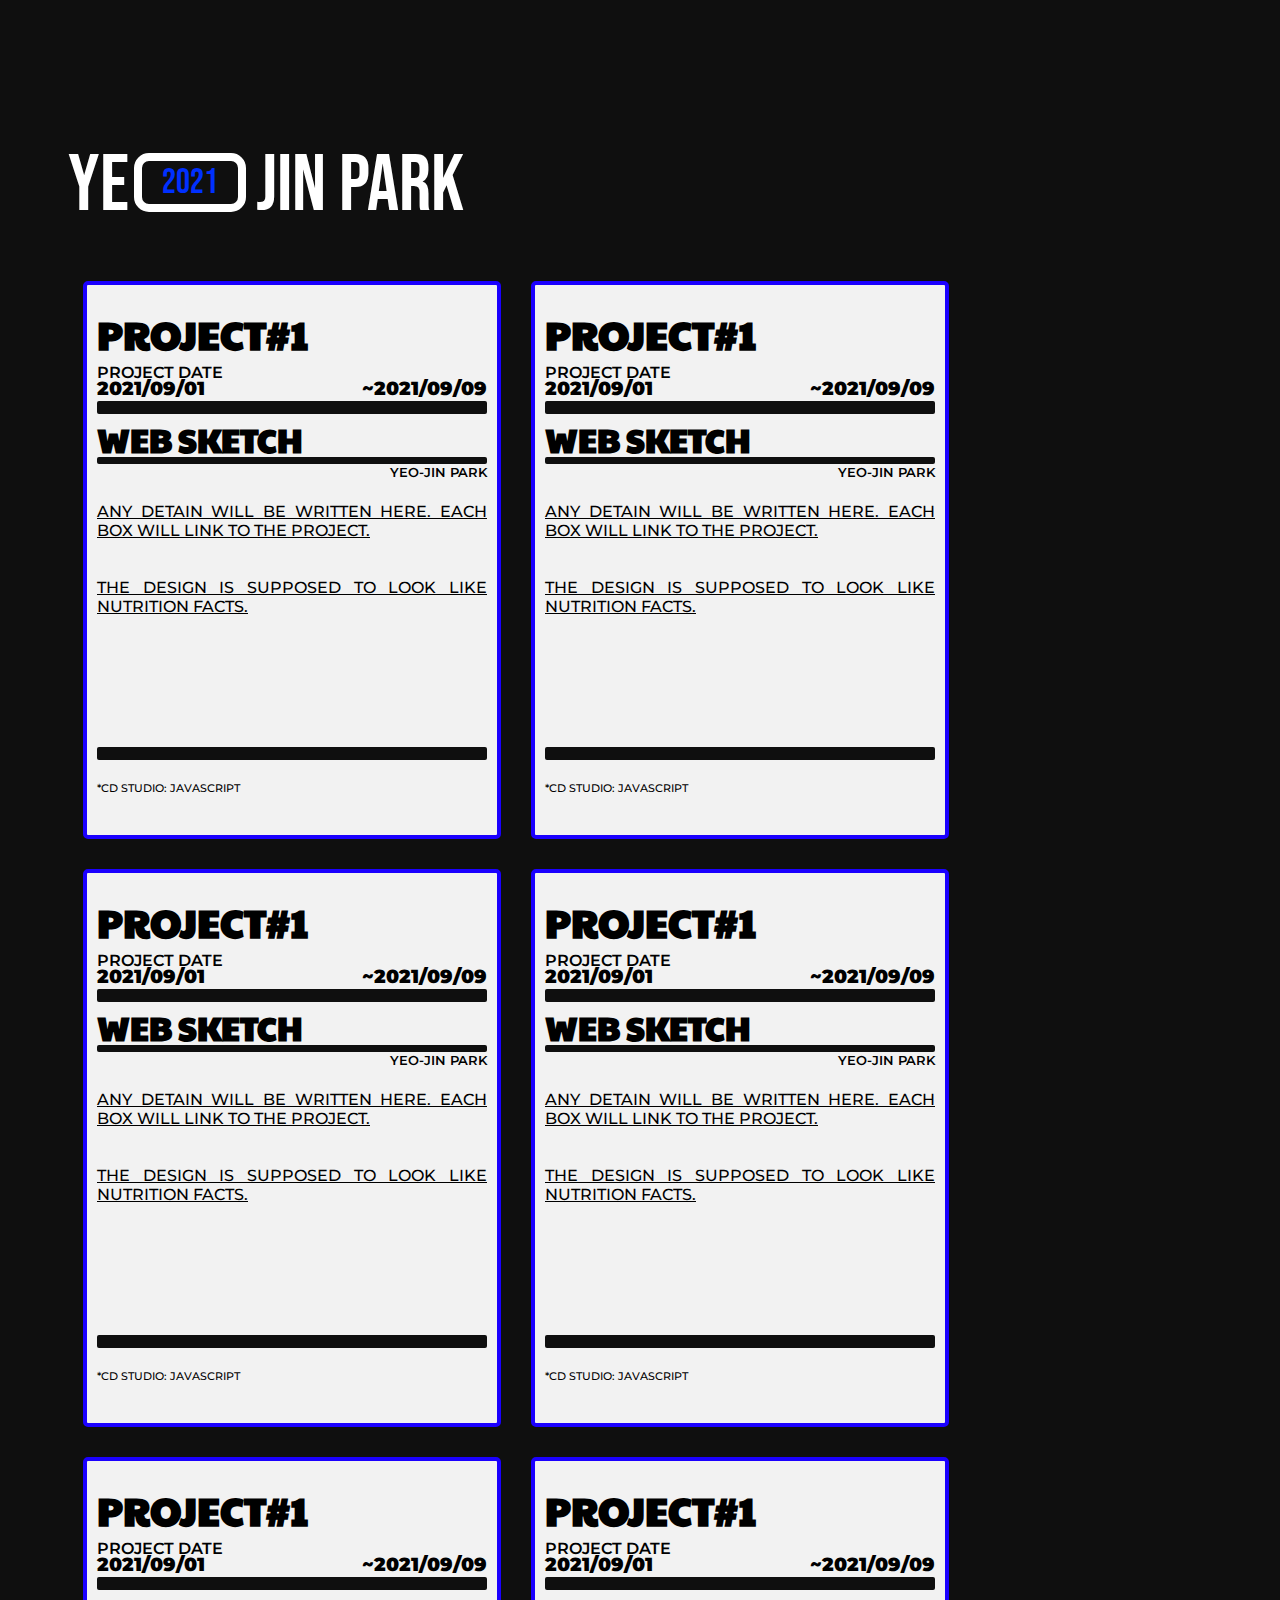
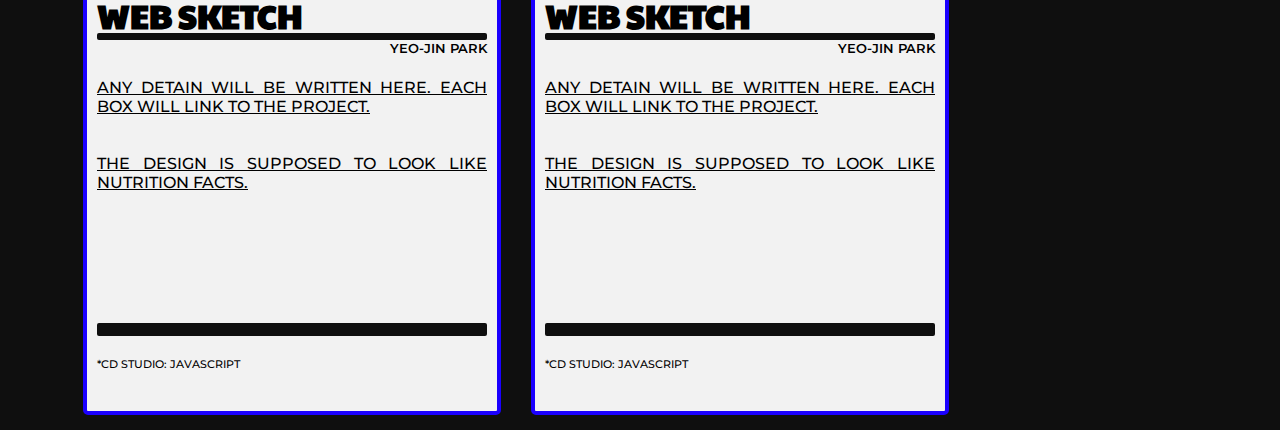
==== index.html @ 7db3f63c "Initial commit" ====
<!DOCTYPE html>
<html lang="en">
  <head>
    <meta charset="utf-8" />
    <meta http-equiv="X-UA-Compatible" content="IE=edge" />
    <meta name="viewport" content="width=device-width, initial-scale=1" />
    <title>JIN PARK</title>

     <link rel="stylesheet" type="text/css" href="CSS/style.css">
    <link rel="stylesheet" href="/style.css" />
    <link rel="preconnect" href="https://fonts.googleapis.com" />
    <link rel="preconnect" href="https://fonts.gstatic.com" crossorigin />
    <link
      href="https://fonts.googleapis.com/css2?family=Paytone+One&display=swap"
      rel="stylesheet"
    />
    <link rel="preconnect" href="https://fonts.googleapis.com" />
    <link rel="preconnect" href="https://fonts.gstatic.com" crossorigin />
    <link
      href="https://fonts.googleapis.com/css2?family=Montserrat:wght@500;600;900&display=swap"
      rel="stylesheet"
    />

    <link rel="preconnect" href="https://fonts.googleapis.com" />
    <link rel="preconnect" href="https://fonts.gstatic.com" crossorigin />
    <link
      href="https://fonts.googleapis.com/css2?family=Bebas+Neue&display=swap"
      rel="stylesheet"
    />
  </head>

  <body>
    <div class="LOGO">
      <div class="LOGO_PT1">YE</div>
      <div class="LOGO_PT2">2021</div>
      <div class="LOGO_PT3">JIN PARK</div>
    </div>
    <br />

    <div class="THE_BOX">
      <div class="THE_TEXT">
        <div class="PROJECT_NO">
          <h1>PROJECT#1</h1>
        </div>
        <div class="PROJECT_INFO">
          <h4>PROJECT DATE</h4>
        </div>
        <div class="PROJECT_DATE_STR">
          <h3>2021/09/01</h3>
        </div>
        <div class="PROJECT_DATE_FIN">
          <h3>~2021/09/09</h3>
        </div>
        <br />
        <div class="LINE_BRK1"></div>
        <div class="PROJECT_NAME">
          <h2>WEB SKETCH</h2>
        </div>
        <div class="LINE_BRK2"></div>
        <div class="PROJECT_CONTRIBUTE">
          YEO-JIN PARK
        </div>
        <br />
        <div class="PROJECT_CONTENT1">
          ANY DETAIN WILL BE WRITTEN HERE. EACH BOX WILL LINK TO THE PROJECT.
        </div>
        <br />
        <div class="PROJECT_CONTENT2">
          THE DESIGN IS SUPPOSED TO LOOK LIKE NUTRITION FACTS.
        </div>
        <div class="LINE_BRK3"></div>
        <div class="PROJECT_CLASS">
          *CD STUDIO: JAVASCRIPT
        </div>
      </div>
    </div>

    <div class="THE_BOX">
      <div class="THE_TEXT">
        <div class="PROJECT_NO">
          <h1>PROJECT#1</h1>
        </div>
        <div class="PROJECT_INFO">
          <h4>PROJECT DATE</h4>
        </div>
        <div class="PROJECT_DATE_STR">
          <h3>2021/09/01</h3>
        </div>
        <div class="PROJECT_DATE_FIN">
          <h3>~2021/09/09</h3>
        </div>
        <br />
        <div class="LINE_BRK1"></div>
        <div class="PROJECT_NAME">
          <h2>WEB SKETCH</h2>
        </div>
        <div class="LINE_BRK2"></div>
        <div class="PROJECT_CONTRIBUTE">
          YEO-JIN PARK
        </div>
        <br />
        <div class="PROJECT_CONTENT1">
          ANY DETAIN WILL BE WRITTEN HERE. EACH BOX WILL LINK TO THE PROJECT.
        </div>
        <br />
        <div class="PROJECT_CONTENT2">
          THE DESIGN IS SUPPOSED TO LOOK LIKE NUTRITION FACTS.
        </div>

        <div class="LINE_BRK3"></div>
        <div class="PROJECT_CLASS">
          *CD STUDIO: JAVASCRIPT
        </div>
      </div>
    </div>

    <div class="THE_BOX">
      <div class="THE_TEXT">
        <div class="PROJECT_NO">
          <h1>PROJECT#1</h1>
        </div>
        <div class="PROJECT_INFO">
          <h4>PROJECT DATE</h4>
        </div>
        <div class="PROJECT_DATE_STR">
          <h3>2021/09/01</h3>
        </div>
        <div class="PROJECT_DATE_FIN">
          <h3>~2021/09/09</h3>
        </div>
        <br />
        <div class="LINE_BRK1"></div>
        <div class="PROJECT_NAME">
          <h2>WEB SKETCH</h2>
        </div>
        <div class="LINE_BRK2"></div>
        <div class="PROJECT_CONTRIBUTE">
          YEO-JIN PARK
        </div>
        <br />
        <div class="PROJECT_CONTENT1">
          ANY DETAIN WILL BE WRITTEN HERE. EACH BOX WILL LINK TO THE PROJECT.
        </div>
        <br />
        <div class="PROJECT_CONTENT2">
          THE DESIGN IS SUPPOSED TO LOOK LIKE NUTRITION FACTS.
        </div>
        <div class="LINE_BRK3"></div>
        <div class="PROJECT_CLASS">
          *CD STUDIO: JAVASCRIPT
        </div>
      </div>
    </div>

    <div class="THE_BOX">
      <div class="THE_TEXT">
        <div class="PROJECT_NO">
          <h1>PROJECT#1</h1>
        </div>
        <div class="PROJECT_INFO">
          <h4>PROJECT DATE</h4>
        </div>
        <div class="PROJECT_DATE_STR">
          <h3>2021/09/01</h3>
        </div>
        <div class="PROJECT_DATE_FIN">
          <h3>~2021/09/09</h3>
        </div>
        <br />
        <div class="LINE_BRK1"></div>
        <div class="PROJECT_NAME">
          <h2>WEB SKETCH</h2>
        </div>
        <div class="LINE_BRK2"></div>
        <div class="PROJECT_CONTRIBUTE">
          YEO-JIN PARK
        </div>
        <br />
        <div class="PROJECT_CONTENT1">
          ANY DETAIN WILL BE WRITTEN HERE. EACH BOX WILL LINK TO THE PROJECT.
        </div>
        <br />
        <div class="PROJECT_CONTENT2">
          THE DESIGN IS SUPPOSED TO LOOK LIKE NUTRITION FACTS.
        </div>
        <div class="LINE_BRK3"></div>
        <div class="PROJECT_CLASS">
          *CD STUDIO: JAVASCRIPT
        </div>
      </div>
    </div>

    <div class="THE_BOX">
      <div class="THE_TEXT">
        <div class="PROJECT_NO">
          <h1>PROJECT#1</h1>
        </div>
        <div class="PROJECT_INFO">
          <h4>PROJECT DATE</h4>
        </div>
        <div class="PROJECT_DATE_STR">
          <h3>2021/09/01</h3>
        </div>
        <div class="PROJECT_DATE_FIN">
          <h3>~2021/09/09</h3>
        </div>
        <br />
        <div class="LINE_BRK1"></div>
        <div class="PROJECT_NAME">
          <h2>WEB SKETCH</h2>
        </div>
        <div class="LINE_BRK2"></div>
        <div class="PROJECT_CONTRIBUTE">
          YEO-JIN PARK
        </div>
        <br />
        <div class="PROJECT_CONTENT1">
          ANY DETAIN WILL BE WRITTEN HERE. EACH BOX WILL LINK TO THE PROJECT.
        </div>
        <br />
        <div class="PROJECT_CONTENT2">
          THE DESIGN IS SUPPOSED TO LOOK LIKE NUTRITION FACTS.
        </div>
        <div class="LINE_BRK3"></div>
        <div class="PROJECT_CLASS">
          *CD STUDIO: JAVASCRIPT
        </div>
      </div>
    </div>

    <div class="THE_BOX">
      <div class="THE_TEXT">
        <div class="PROJECT_NO">
          <h1>PROJECT#1</h1>
        </div>
        <div class="PROJECT_INFO">
          <h4>PROJECT DATE</h4>
        </div>
        <div class="PROJECT_DATE_STR">
          <h3>2021/09/01</h3>
        </div>
        <div class="PROJECT_DATE_FIN">
          <h3>~2021/09/09</h3>
        </div>
        <br />
        <div class="LINE_BRK1"></div>
        <div class="PROJECT_NAME">
          <h2>WEB SKETCH</h2>
        </div>
        <div class="LINE_BRK2"></div>
        <div class="PROJECT_CONTRIBUTE">
          YEO-JIN PARK
        </div>
        <br />
        <div class="PROJECT_CONTENT1">
          ANY DETAIN WILL BE WRITTEN HERE. EACH BOX WILL LINK TO THE PROJECT.
        </div>
        <br />
        <div class="PROJECT_CONTENT2">
          THE DESIGN IS SUPPOSED TO LOOK LIKE NUTRITION FACTS.
        </div>
        <div class="LINE_BRK3"></div>
        <div class="PROJECT_CLASS">
          *CD STUDIO: JAVASCRIPT
        </div>
      </div>
    </div>
  </body>
</html>
---- CSS/style.css ----
body {
  background: #0f0f0f;
  padding: 40px 00px 00px 60px;
}

h1,
h2,
h3,
h4 {
  margin: 0.1rem 0;
}

h1 {
  font-family: "Paytone One", sans-serif;
  font-size: 40px;
}

h2 {
  font-family: "Paytone One", sans-serif;
  font-size: 33px;
}

h3 {
  font-family: "Montserrat", sans-serif;
  font-weight: 900;
}
h4 {
  font-family: "Montserrat", sans-serif;
  font-weight: 600;
}
h5 {
  font-family: "Montserrat", sans-serif;
  font-weight: 500;
}

.LOGO {
  width: 100%;
  height: 100px;
  margin: 90px 0px 10px 0px;
}

.THE_BOX {
  background: #f2f2f2;
  border: 4px solid #1b00ff;
  border-radius: 5px;
  height: 550px;
  width: 410px;
  position: relative;
  float: left;
  margin: 15px;
}

.THE_TEXT {
  margin: 20px 10px 40px 10px;
  text-align: wrap;
}

.LINE_BRK1 {
  background: #0f0f0f;
  border-radius: 2px;
  height: 13px;
}

.LINE_BRK2 {
  background: #0f0f0f;
  border-radius: 2px;
  height: 7px;
  margin-top: -6px;
}

.PROJECT_DATE_STR {
  margin-top: -8px;
  float: left;
}
.PROJECT_DATE_FIN {
  margin-top: -8px;
  float: right;
}

.PROJECT_CONTRIBUTE {
  font-family: "Montserrat", sans-serif;
  font-weight: 600;
  font-size: 13px;
  float: right;
}

.PROJECT_CONTENT1 {
  margin: 20px 0px 20px 0px;
  font-family: "Montserrat", sans-serif;
  font-size: 16px;
  font-weight: 500;

  text-align: justify;
  text-decoration: underline;
}
.PROJECT_CONTENT2 {
  margin: 0px 0px 20px 0px;
  font-family: "Montserrat", sans-serif;
  font-size: 16px;
  font-weight: 500;
  text-align: justify;
  text-decoration: underline;
}
.LINE_BRK3 {
  background: #0f0f0f;
  border-radius: 2px;
  height: 13px;
  width: 95%;
  position: absolute;
  bottom: 75px;
}

.PROJECT_CLASS {
  margin: 20px 0px 0px 0px;
  font-family: "Montserrat", sans-serif;
  font-size: 11px;
  font-weight: 500;
  float: bottom;
  position: absolute;
  bottom: 40px;
}

.LOGO_PT1 {
  font-family: "Bebas Neue", cursive;
  font-size: 80px;
  color: #ffffff;
  float: left;
}
.LOGO_PT2 {
  font-family: "Bebas Neue", cursive;
  font-size: 35px;
  border: 8px solid #ffffff;
  border-radius: 15px;
  padding: 0px 20px 0px 20px;
  margin: 15px 10px 0px 5px;
  color: #0030ff;
  float: left;
}

.LOGO_PT3 {
  font-family: "Bebas Neue", cursive;
  font-size: 80px;
  color: #ffffff;
  float: left;
}
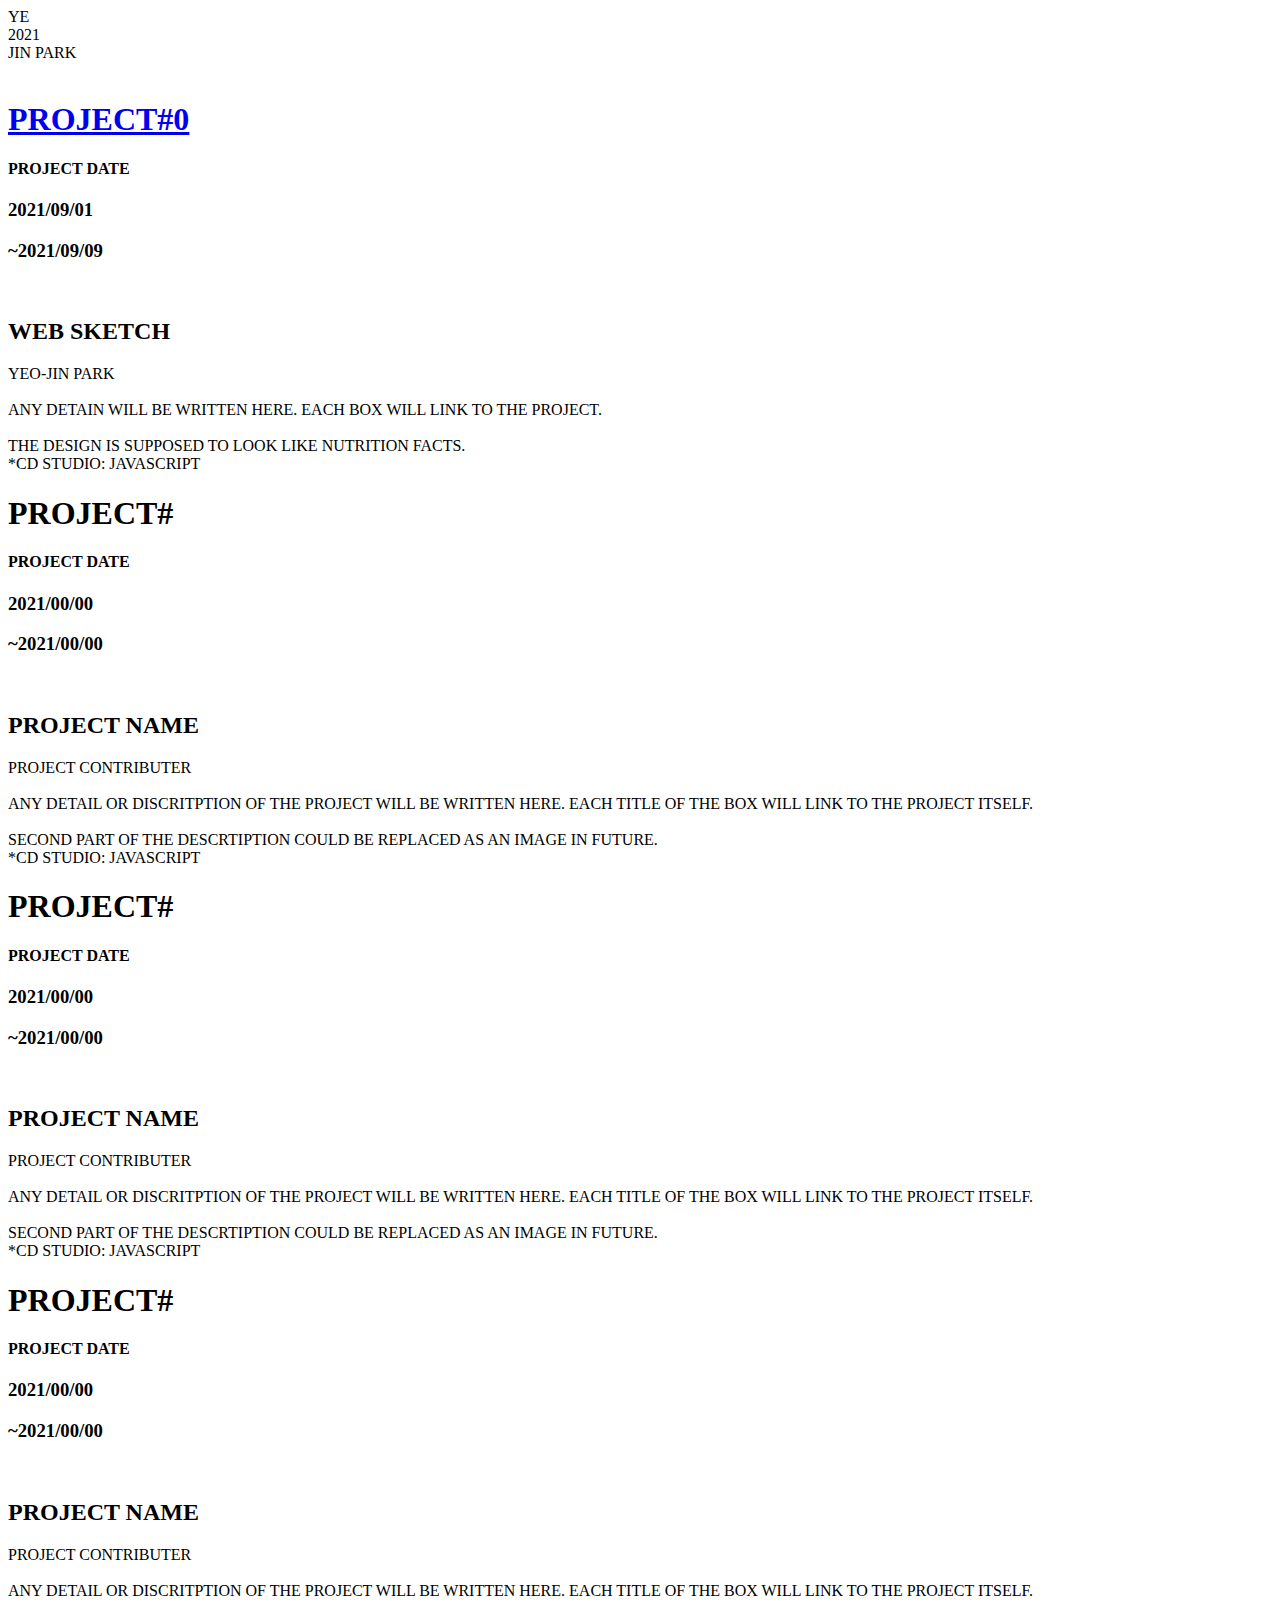
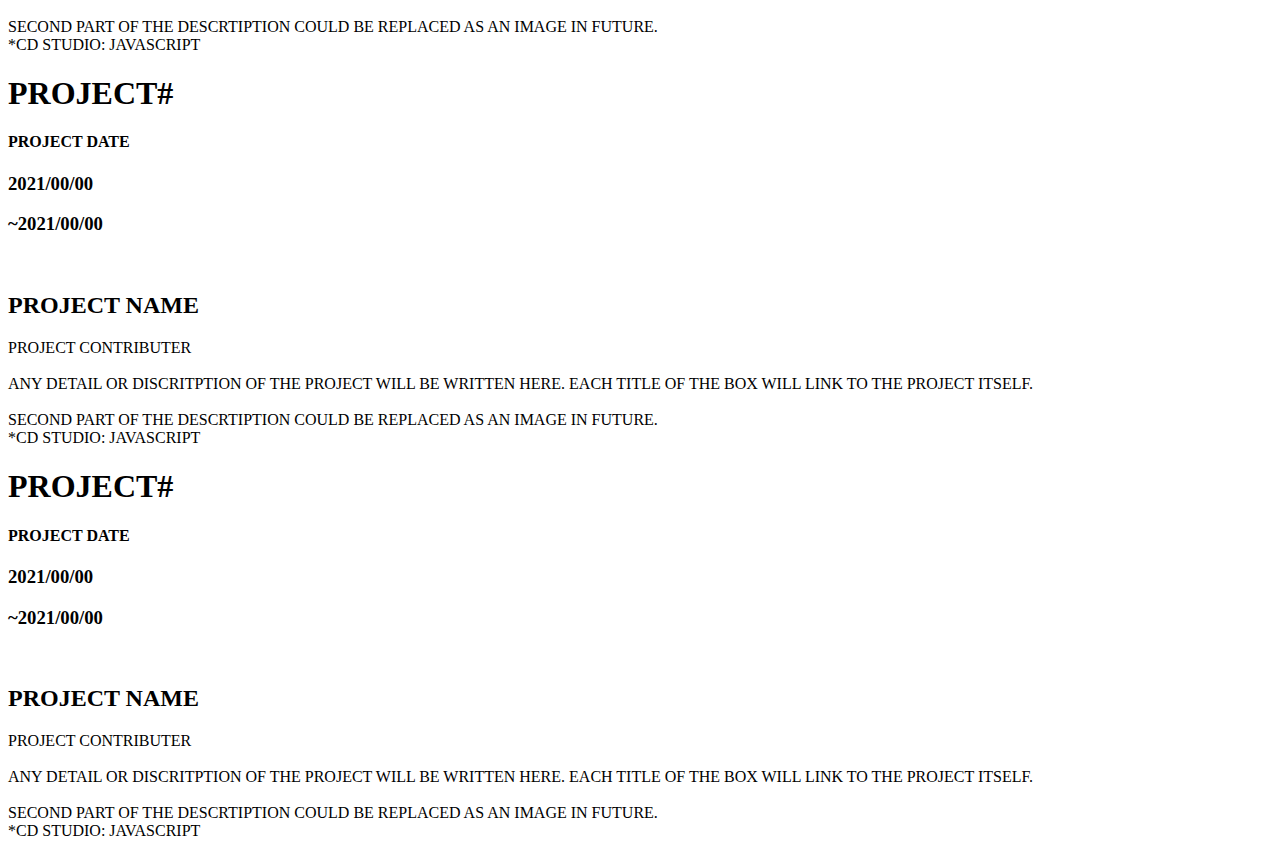
==== commit ba3dca32: "GO" ====
--- a/index.html
+++ b/index.html
@@ -5,8 +5,6 @@
     <meta http-equiv="X-UA-Compatible" content="IE=edge" />
     <meta name="viewport" content="width=device-width, initial-scale=1" />
     <title>JIN PARK</title>
-
-     <link rel="stylesheet" type="text/css" href="CSS/style.css">
     <link rel="stylesheet" href="/style.css" />
     <link rel="preconnect" href="https://fonts.googleapis.com" />
     <link rel="preconnect" href="https://fonts.gstatic.com" crossorigin />
@@ -36,11 +34,18 @@
       <div class="LOGO_PT3">JIN PARK</div>
     </div>
     <br />
-
-    <div class="THE_BOX">
-      <div class="THE_TEXT">
-        <div class="PROJECT_NO">
-          <h1>PROJECT#1</h1>
+  
+    
+    <div class="THE_BOX">
+      <div class="THE_TEXT">
+        <div class="PROJECT_NO">
+          <script language="javascript">
+            function openWin() {
+              window.open("LINKGOESHERE");}
+          </script>
+          <a href="#" onClick="javascript:openWin();">
+            <h1>PROJECT#0</h1>
+          </a>
         </div>
         <div class="PROJECT_INFO">
           <h4>PROJECT DATE</h4>
@@ -78,187 +83,198 @@
     <div class="THE_BOX">
       <div class="THE_TEXT">
         <div class="PROJECT_NO">
-          <h1>PROJECT#1</h1>
-        </div>
-        <div class="PROJECT_INFO">
-          <h4>PROJECT DATE</h4>
-        </div>
-        <div class="PROJECT_DATE_STR">
-          <h3>2021/09/01</h3>
-        </div>
-        <div class="PROJECT_DATE_FIN">
-          <h3>~2021/09/09</h3>
-        </div>
-        <br />
-        <div class="LINE_BRK1"></div>
-        <div class="PROJECT_NAME">
-          <h2>WEB SKETCH</h2>
-        </div>
-        <div class="LINE_BRK2"></div>
-        <div class="PROJECT_CONTRIBUTE">
-          YEO-JIN PARK
-        </div>
-        <br />
-        <div class="PROJECT_CONTENT1">
-          ANY DETAIN WILL BE WRITTEN HERE. EACH BOX WILL LINK TO THE PROJECT.
-        </div>
-        <br />
-        <div class="PROJECT_CONTENT2">
-          THE DESIGN IS SUPPOSED TO LOOK LIKE NUTRITION FACTS.
-        </div>
-
-        <div class="LINE_BRK3"></div>
-        <div class="PROJECT_CLASS">
-          *CD STUDIO: JAVASCRIPT
-        </div>
-      </div>
-    </div>
-
-    <div class="THE_BOX">
-      <div class="THE_TEXT">
-        <div class="PROJECT_NO">
-          <h1>PROJECT#1</h1>
-        </div>
-        <div class="PROJECT_INFO">
-          <h4>PROJECT DATE</h4>
-        </div>
-        <div class="PROJECT_DATE_STR">
-          <h3>2021/09/01</h3>
-        </div>
-        <div class="PROJECT_DATE_FIN">
-          <h3>~2021/09/09</h3>
-        </div>
-        <br />
-        <div class="LINE_BRK1"></div>
-        <div class="PROJECT_NAME">
-          <h2>WEB SKETCH</h2>
-        </div>
-        <div class="LINE_BRK2"></div>
-        <div class="PROJECT_CONTRIBUTE">
-          YEO-JIN PARK
-        </div>
-        <br />
-        <div class="PROJECT_CONTENT1">
-          ANY DETAIN WILL BE WRITTEN HERE. EACH BOX WILL LINK TO THE PROJECT.
-        </div>
-        <br />
-        <div class="PROJECT_CONTENT2">
-          THE DESIGN IS SUPPOSED TO LOOK LIKE NUTRITION FACTS.
-        </div>
-        <div class="LINE_BRK3"></div>
-        <div class="PROJECT_CLASS">
-          *CD STUDIO: JAVASCRIPT
-        </div>
-      </div>
-    </div>
-
-    <div class="THE_BOX">
-      <div class="THE_TEXT">
-        <div class="PROJECT_NO">
-          <h1>PROJECT#1</h1>
-        </div>
-        <div class="PROJECT_INFO">
-          <h4>PROJECT DATE</h4>
-        </div>
-        <div class="PROJECT_DATE_STR">
-          <h3>2021/09/01</h3>
-        </div>
-        <div class="PROJECT_DATE_FIN">
-          <h3>~2021/09/09</h3>
-        </div>
-        <br />
-        <div class="LINE_BRK1"></div>
-        <div class="PROJECT_NAME">
-          <h2>WEB SKETCH</h2>
-        </div>
-        <div class="LINE_BRK2"></div>
-        <div class="PROJECT_CONTRIBUTE">
-          YEO-JIN PARK
-        </div>
-        <br />
-        <div class="PROJECT_CONTENT1">
-          ANY DETAIN WILL BE WRITTEN HERE. EACH BOX WILL LINK TO THE PROJECT.
-        </div>
-        <br />
-        <div class="PROJECT_CONTENT2">
-          THE DESIGN IS SUPPOSED TO LOOK LIKE NUTRITION FACTS.
-        </div>
-        <div class="LINE_BRK3"></div>
-        <div class="PROJECT_CLASS">
-          *CD STUDIO: JAVASCRIPT
-        </div>
-      </div>
-    </div>
-
-    <div class="THE_BOX">
-      <div class="THE_TEXT">
-        <div class="PROJECT_NO">
-          <h1>PROJECT#1</h1>
-        </div>
-        <div class="PROJECT_INFO">
-          <h4>PROJECT DATE</h4>
-        </div>
-        <div class="PROJECT_DATE_STR">
-          <h3>2021/09/01</h3>
-        </div>
-        <div class="PROJECT_DATE_FIN">
-          <h3>~2021/09/09</h3>
-        </div>
-        <br />
-        <div class="LINE_BRK1"></div>
-        <div class="PROJECT_NAME">
-          <h2>WEB SKETCH</h2>
-        </div>
-        <div class="LINE_BRK2"></div>
-        <div class="PROJECT_CONTRIBUTE">
-          YEO-JIN PARK
-        </div>
-        <br />
-        <div class="PROJECT_CONTENT1">
-          ANY DETAIN WILL BE WRITTEN HERE. EACH BOX WILL LINK TO THE PROJECT.
-        </div>
-        <br />
-        <div class="PROJECT_CONTENT2">
-          THE DESIGN IS SUPPOSED TO LOOK LIKE NUTRITION FACTS.
-        </div>
-        <div class="LINE_BRK3"></div>
-        <div class="PROJECT_CLASS">
-          *CD STUDIO: JAVASCRIPT
-        </div>
-      </div>
-    </div>
-
-    <div class="THE_BOX">
-      <div class="THE_TEXT">
-        <div class="PROJECT_NO">
-          <h1>PROJECT#1</h1>
-        </div>
-        <div class="PROJECT_INFO">
-          <h4>PROJECT DATE</h4>
-        </div>
-        <div class="PROJECT_DATE_STR">
-          <h3>2021/09/01</h3>
-        </div>
-        <div class="PROJECT_DATE_FIN">
-          <h3>~2021/09/09</h3>
-        </div>
-        <br />
-        <div class="LINE_BRK1"></div>
-        <div class="PROJECT_NAME">
-          <h2>WEB SKETCH</h2>
-        </div>
-        <div class="LINE_BRK2"></div>
-        <div class="PROJECT_CONTRIBUTE">
-          YEO-JIN PARK
-        </div>
-        <br />
-        <div class="PROJECT_CONTENT1">
-          ANY DETAIN WILL BE WRITTEN HERE. EACH BOX WILL LINK TO THE PROJECT.
-        </div>
-        <br />
-        <div class="PROJECT_CONTENT2">
-          THE DESIGN IS SUPPOSED TO LOOK LIKE NUTRITION FACTS.
-        </div>
+          <h1>PROJECT#</h1>
+        </div>
+        <div class="PROJECT_INFO">
+          <h4>PROJECT DATE</h4>
+        </div>
+        <div class="PROJECT_DATE_STR">
+          <h3>2021/00/00</h3>
+        </div>
+        <div class="PROJECT_DATE_FIN">
+          <h3>~2021/00/00</h3>
+        </div>
+        <br />
+        <div class="LINE_BRK1"></div>
+        <div class="PROJECT_NAME">
+          <h2>PROJECT NAME</h2>
+        </div>
+        <div class="LINE_BRK2"></div>
+        <div class="PROJECT_CONTRIBUTE">
+          PROJECT CONTRIBUTER
+        </div>
+        <br />
+        <div class="PROJECT_CONTENT1">
+          ANY DETAIL OR DISCRITPTION OF THE PROJECT WILL BE WRITTEN HERE. EACH
+          TITLE OF THE BOX WILL LINK TO THE PROJECT ITSELF.
+        </div>
+        <br />
+        <div class="PROJECT_CONTENT2">
+          SECOND PART OF THE DESCRTIPTION COULD BE REPLACED AS AN IMAGE IN
+          FUTURE.
+        </div>
+
+        <div class="LINE_BRK3"></div>
+        <div class="PROJECT_CLASS">
+          *CD STUDIO: JAVASCRIPT
+        </div>
+      </div>
+    </div>
+
+    <div class="THE_BOX">
+      <div class="THE_TEXT">
+        <div class="PROJECT_NO">
+          <h1>PROJECT#</h1>
+        </div>
+        <div class="PROJECT_INFO">
+          <h4>PROJECT DATE</h4>
+        </div>
+        <div class="PROJECT_DATE_STR">
+          <h3>2021/00/00</h3>
+        </div>
+        <div class="PROJECT_DATE_FIN">
+          <h3>~2021/00/00</h3>
+        </div>
+        <br />
+        <div class="LINE_BRK1"></div>
+        <div class="PROJECT_NAME">
+          <h2>PROJECT NAME</h2>
+        </div>
+        <div class="LINE_BRK2"></div>
+        <div class="PROJECT_CONTRIBUTE">
+          PROJECT CONTRIBUTER
+        </div>
+        <br />
+        <div class="PROJECT_CONTENT1">
+          ANY DETAIL OR DISCRITPTION OF THE PROJECT WILL BE WRITTEN HERE. EACH
+          TITLE OF THE BOX WILL LINK TO THE PROJECT ITSELF.
+        </div>
+        <br />
+        <div class="PROJECT_CONTENT2">
+          SECOND PART OF THE DESCRTIPTION COULD BE REPLACED AS AN IMAGE IN
+          FUTURE.
+        </div>
+        <div class="LINE_BRK3"></div>
+        <div class="PROJECT_CLASS">
+          *CD STUDIO: JAVASCRIPT
+        </div>
+      </div>
+    </div>
+
+    <div class="THE_BOX">
+      <div class="THE_TEXT">
+        <div class="PROJECT_NO">
+          <h1>PROJECT#</h1>
+        </div>
+        <div class="PROJECT_INFO">
+          <h4>PROJECT DATE</h4>
+        </div>
+        <div class="PROJECT_DATE_STR">
+          <h3>2021/00/00</h3>
+        </div>
+        <div class="PROJECT_DATE_FIN">
+          <h3>~2021/00/00</h3>
+        </div>
+        <br />
+        <div class="LINE_BRK1"></div>
+        <div class="PROJECT_NAME">
+          <h2>PROJECT NAME</h2>
+        </div>
+        <div class="LINE_BRK2"></div>
+        <div class="PROJECT_CONTRIBUTE">
+          PROJECT CONTRIBUTER
+        </div>
+        <br />
+        <div class="PROJECT_CONTENT1">
+          ANY DETAIL OR DISCRITPTION OF THE PROJECT WILL BE WRITTEN HERE. EACH
+          TITLE OF THE BOX WILL LINK TO THE PROJECT ITSELF.
+        </div>
+        <br />
+        <div class="PROJECT_CONTENT2">
+          SECOND PART OF THE DESCRTIPTION COULD BE REPLACED AS AN IMAGE IN
+          FUTURE.
+        </div>
+        <div class="LINE_BRK3"></div>
+        <div class="PROJECT_CLASS">
+          *CD STUDIO: JAVASCRIPT
+        </div>
+      </div>
+    </div>
+
+    <div class="THE_BOX">
+      <div class="THE_TEXT">
+        <div class="PROJECT_NO">
+          <h1>PROJECT#</h1>
+        </div>
+        <div class="PROJECT_INFO">
+          <h4>PROJECT DATE</h4>
+        </div>
+        <div class="PROJECT_DATE_STR">
+          <h3>2021/00/00</h3>
+        </div>
+        <div class="PROJECT_DATE_FIN">
+          <h3>~2021/00/00</h3>
+        </div>
+        <br />
+        <div class="LINE_BRK1"></div>
+        <div class="PROJECT_NAME">
+          <h2>PROJECT NAME</h2>
+        </div>
+        <div class="LINE_BRK2"></div>
+        <div class="PROJECT_CONTRIBUTE">
+          PROJECT CONTRIBUTER
+        </div>
+        <br />
+        <div class="PROJECT_CONTENT1">
+          ANY DETAIL OR DISCRITPTION OF THE PROJECT WILL BE WRITTEN HERE. EACH
+          TITLE OF THE BOX WILL LINK TO THE PROJECT ITSELF.
+        </div>
+        <br />
+        <div class="PROJECT_CONTENT2">
+          SECOND PART OF THE DESCRTIPTION COULD BE REPLACED AS AN IMAGE IN
+          FUTURE.
+        </div>
+        <div class="LINE_BRK3"></div>
+        <div class="PROJECT_CLASS">
+          *CD STUDIO: JAVASCRIPT
+        </div>
+      </div>
+    </div>
+
+    <div class="THE_BOX">
+      <div class="THE_TEXT">
+        <div class="PROJECT_NO">
+          <h1>PROJECT#</h1>
+        </div>
+        <div class="PROJECT_INFO">
+          <h4>PROJECT DATE</h4>
+        </div>
+        <div class="PROJECT_DATE_STR">
+          <h3>2021/00/00</h3>
+        </div>
+        <div class="PROJECT_DATE_FIN">
+          <h3>~2021/00/00</h3>
+        </div>
+        <br />
+        <div class="LINE_BRK1"></div>
+        <div class="PROJECT_NAME">
+          <h2>PROJECT NAME</h2>
+        </div>
+        <div class="LINE_BRK2"></div>
+        <div class="PROJECT_CONTRIBUTE">
+          PROJECT CONTRIBUTER
+        </div>
+        <br />
+        <div class="PROJECT_CONTENT1">
+          ANY DETAIL OR DISCRITPTION OF THE PROJECT WILL BE WRITTEN HERE. EACH
+          TITLE OF THE BOX WILL LINK TO THE PROJECT ITSELF.
+        </div>
+        <br />
+        <div class="PROJECT_CONTENT2">
+          SECOND PART OF THE DESCRTIPTION COULD BE REPLACED AS AN IMAGE IN
+          FUTURE.
+        </div>
+
         <div class="LINE_BRK3"></div>
         <div class="PROJECT_CLASS">
           *CD STUDIO: JAVASCRIPT
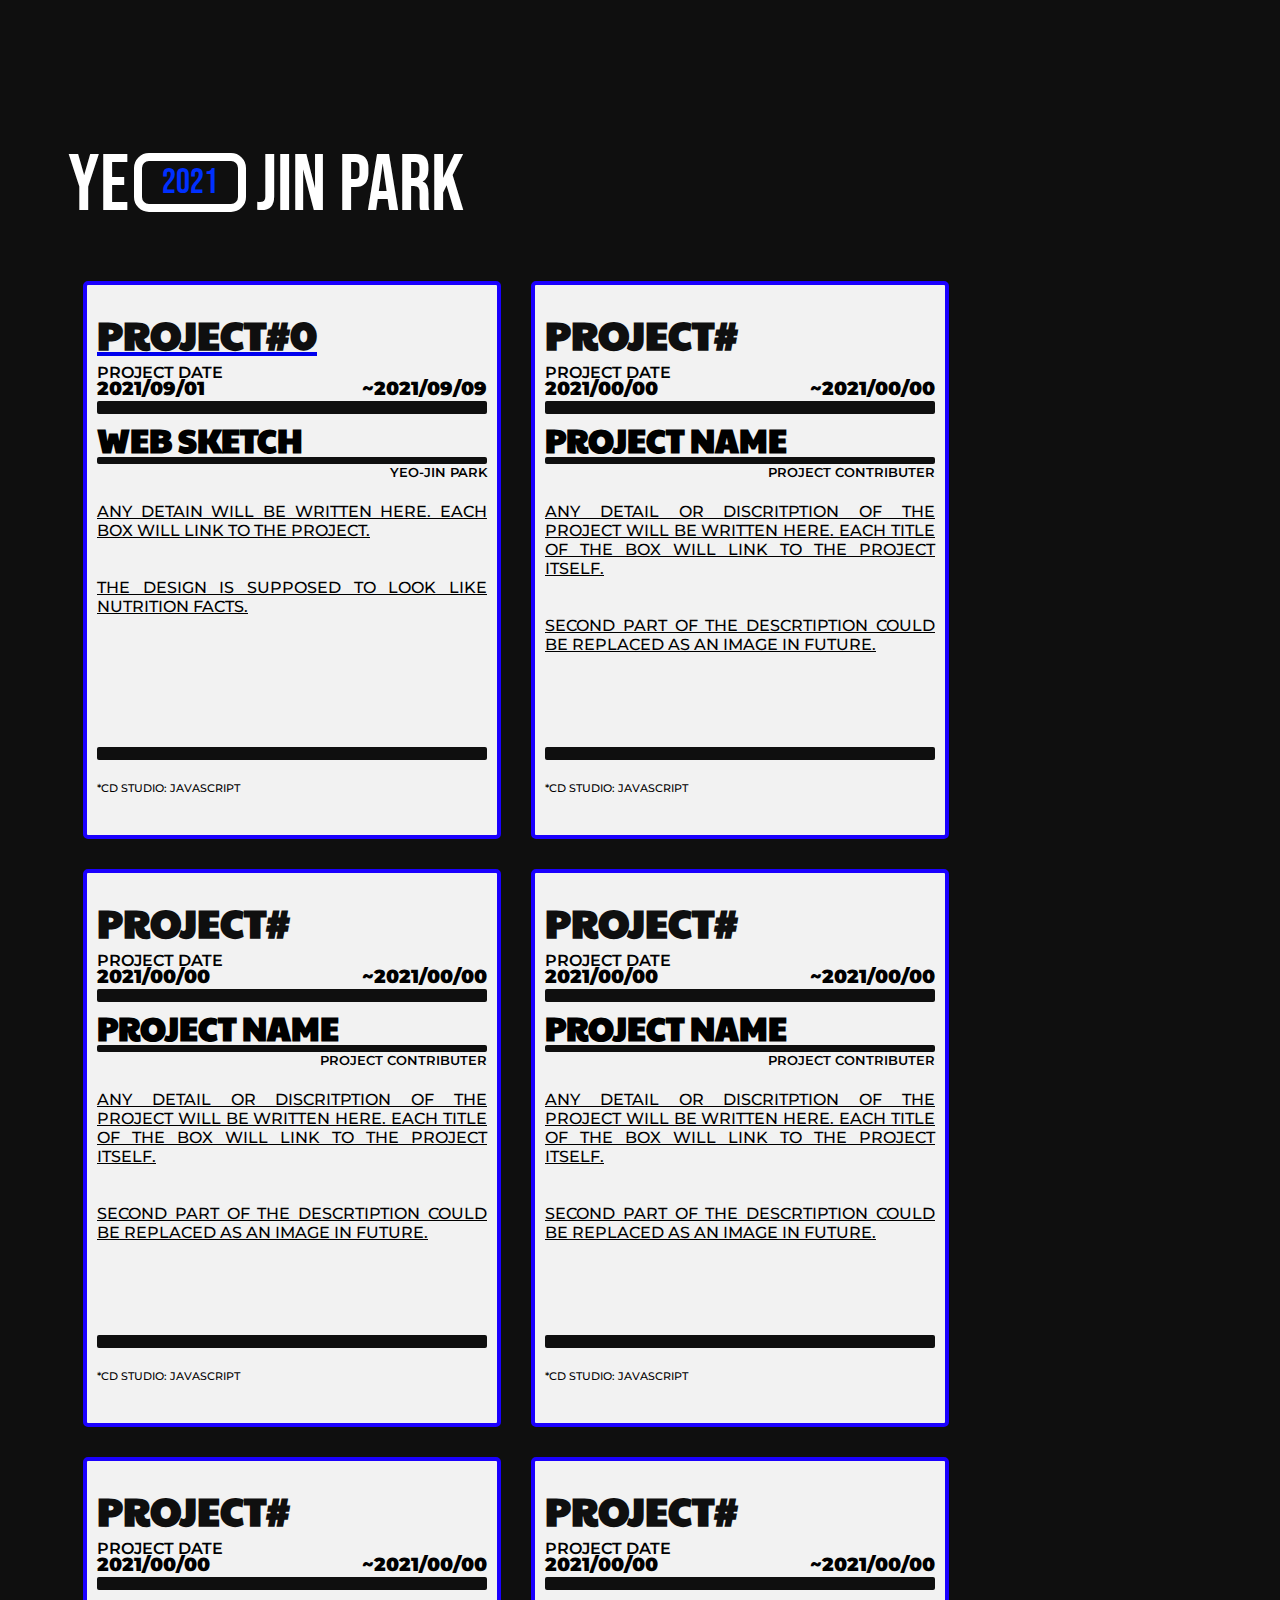
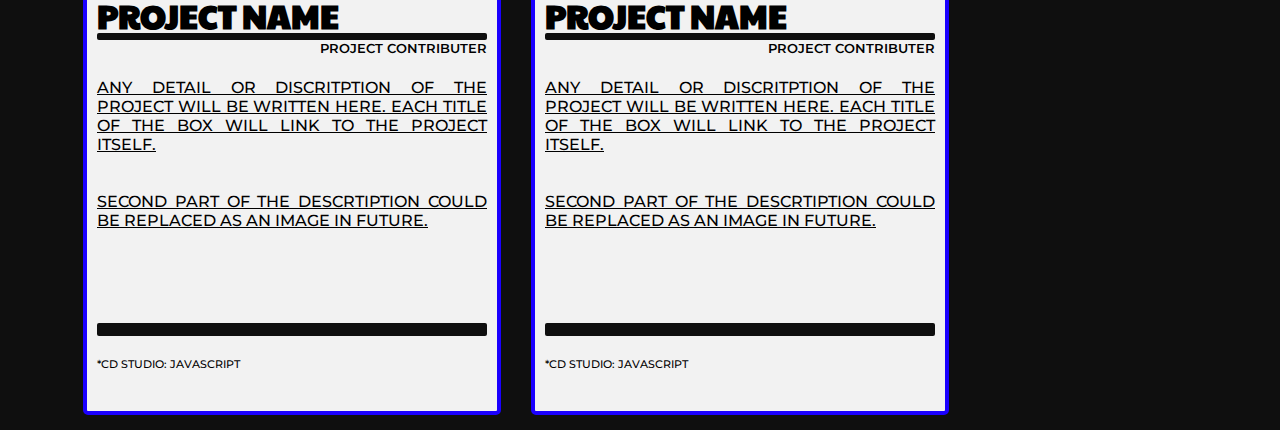
==== commit d2f8bd1d: "Update index.html" ====
--- a/index.html
+++ b/index.html
@@ -5,7 +5,7 @@
     <meta http-equiv="X-UA-Compatible" content="IE=edge" />
     <meta name="viewport" content="width=device-width, initial-scale=1" />
     <title>JIN PARK</title>
-    <link rel="stylesheet" href="/style.css" />
+    <link rel="stylesheet" href="CSS/style.css" />
     <link rel="preconnect" href="https://fonts.googleapis.com" />
     <link rel="preconnect" href="https://fonts.gstatic.com" crossorigin />
     <link
--- a/CSS/style.css
+++ b/CSS/style.css
@@ -0,0 +1,232 @@
+body {
+  background: #0f0f0f;
+  padding: 40px 00px 00px 60px;
+}
+
+h1,
+h2,
+h3,
+h4 {
+  margin: 0.1rem 0;
+}
+
+h1 {
+  font-family: "Paytone One", sans-serif;
+  font-size: 40px;
+  Color: #0f0f0f;
+}
+
+h2 {
+  font-family: "Paytone One", sans-serif;
+  font-size: 33px;
+}
+
+h3 {
+  font-family: "Montserrat", sans-serif;
+  font-weight: 900;
+}
+h4 {
+  font-family: "Montserrat", sans-serif;
+  font-weight: 600;
+}
+h5 {
+  font-family: "Montserrat", sans-serif;
+  font-weight: 500;
+}
+
+.LOGO {
+  width: 100%;
+  height: 100px;
+  margin: 90px 0px 10px 0px;
+}
+
+.THE_BOX {
+  background: #f2f2f2;
+  border: 4px solid #1b00ff;
+  border-radius: 5px;
+  height: 550px;
+  width: 410px;
+  position: relative;
+  float: left;
+  margin: 15px;
+}
+
+.THE_TEXT {
+  margin: 20px 10px 40px 10px;
+  text-align: wrap;
+}
+
+.LINE_BRK1 {
+  background: #0f0f0f;
+  border-radius: 2px;
+  height: 13px;
+}
+
+.LINE_BRK2 {
+  background: #0f0f0f;
+  border-radius: 2px;
+  height: 7px;
+  margin-top: -6px;
+}
+
+.PROJECT_DATE_STR {
+  margin-top: -8px;
+  float: left;
+}
+.PROJECT_DATE_FIN {
+  margin-top: -8px;
+  float: right;
+}
+
+.PROJECT_CONTRIBUTE {
+  font-family: "Montserrat", sans-serif;
+  font-weight: 600;
+  font-size: 13px;
+  float: right;
+}
+
+.PROJECT_CONTENT1 {
+  margin: 20px 0px 20px 0px;
+  font-family: "Montserrat", sans-serif;
+  font-size: 16px;
+  font-weight: 500;
+
+  text-align: justify;
+  text-decoration: underline;
+}
+.PROJECT_CONTENT2 {
+  margin: 0px 0px 20px 0px;
+  font-family: "Montserrat", sans-serif;
+  font-size: 16px;
+  font-weight: 500;
+  text-align: justify;
+  text-decoration: underline;
+}
+.LINE_BRK3 {
+  background: #0f0f0f;
+  border-radius: 2px;
+  height: 13px;
+  width: 95%;
+  position: absolute;
+  bottom: 75px;
+}
+.PROJECT_NO  {text-decoration: none;}
+
+.PROJECT_CLASS {
+  margin: 20px 0px 0px 0px;
+  font-family: "Montserrat", sans-serif;
+  font-size: 11px;
+  font-weight: 500;
+  float: bottom;
+  position: absolute;
+  bottom: 40px;
+}
+
+.LOGO_PT1 {
+  font-family: "Bebas Neue", cursive;
+  font-size: 80px;
+  color: #ffffff;
+  float: left;
+}
+.LOGO_PT2 {
+  font-family: "Bebas Neue", cursive;
+  font-size: 35px;
+  border: 8px solid #ffffff;
+  border-radius: 15px;
+  padding: 0px 20px 0px 20px;
+  margin: 15px 10px 0px 5px;
+  color: #0030ff;
+  float: left;
+}
+
+.LOGO_PT3 {
+  font-family: "Bebas Neue", cursive;
+  font-size: 80px;
+  color: #ffffff;
+  float: left;
+}
+
+#이후 마우스 오버 
+
+
+
+.THE_BOX {
+  background: #f2f2f2;
+  border: 4px solid #1b00ff;
+  border-radius: 5px;
+  height: 550px;
+  width: 410px;
+  position: relative;
+  float: left;
+  margin: 15px;
+}
+
+.THE_TEXT {
+  margin: 20px 10px 40px 10px;
+  text-align: wrap;
+}
+
+.LINE_BRK1 {
+  background: #0f0f0f;
+  border-radius: 2px;
+  height: 13px;
+}
+
+.LINE_BRK2 {
+  background: #0f0f0f;
+  border-radius: 2px;
+  height: 7px;
+  margin-top: -6px;
+}
+
+.PROJECT_DATE_STR {
+  margin-top: -8px;
+  float: left;
+}
+.PROJECT_DATE_FIN {
+  margin-top: -8px;
+  float: right;
+}
+
+.PROJECT_CONTRIBUTE {
+  font-family: "Montserrat", sans-serif;
+  font-weight: 600;
+  font-size: 13px;
+  float: right;
+}
+
+.PROJECT_CONTENT1 {
+  margin: 20px 0px 20px 0px;
+  font-family: "Montserrat", sans-serif;
+  font-size: 16px;
+  font-weight: 500;
+
+  text-align: justify;
+  text-decoration: underline;
+}
+.PROJECT_CONTENT2 {
+  margin: 0px 0px 20px 0px;
+  font-family: "Montserrat", sans-serif;
+  font-size: 16px;
+  font-weight: 500;
+  text-align: justify;
+  text-decoration: underline;
+}
+.LINE_BRK3 {
+  background: #0f0f0f;
+  border-radius: 2px;
+  height: 13px;
+  width: 95%;
+  position: absolute;
+  bottom: 75px;
+}
+
+.PROJECT_CLASS {
+  margin: 20px 0px 0px 0px;
+  font-family: "Montserrat", sans-serif;
+  font-size: 11px;
+  font-weight: 500;
+  float: bottom;
+  position: absolute;
+  bottom: 40px;
+}
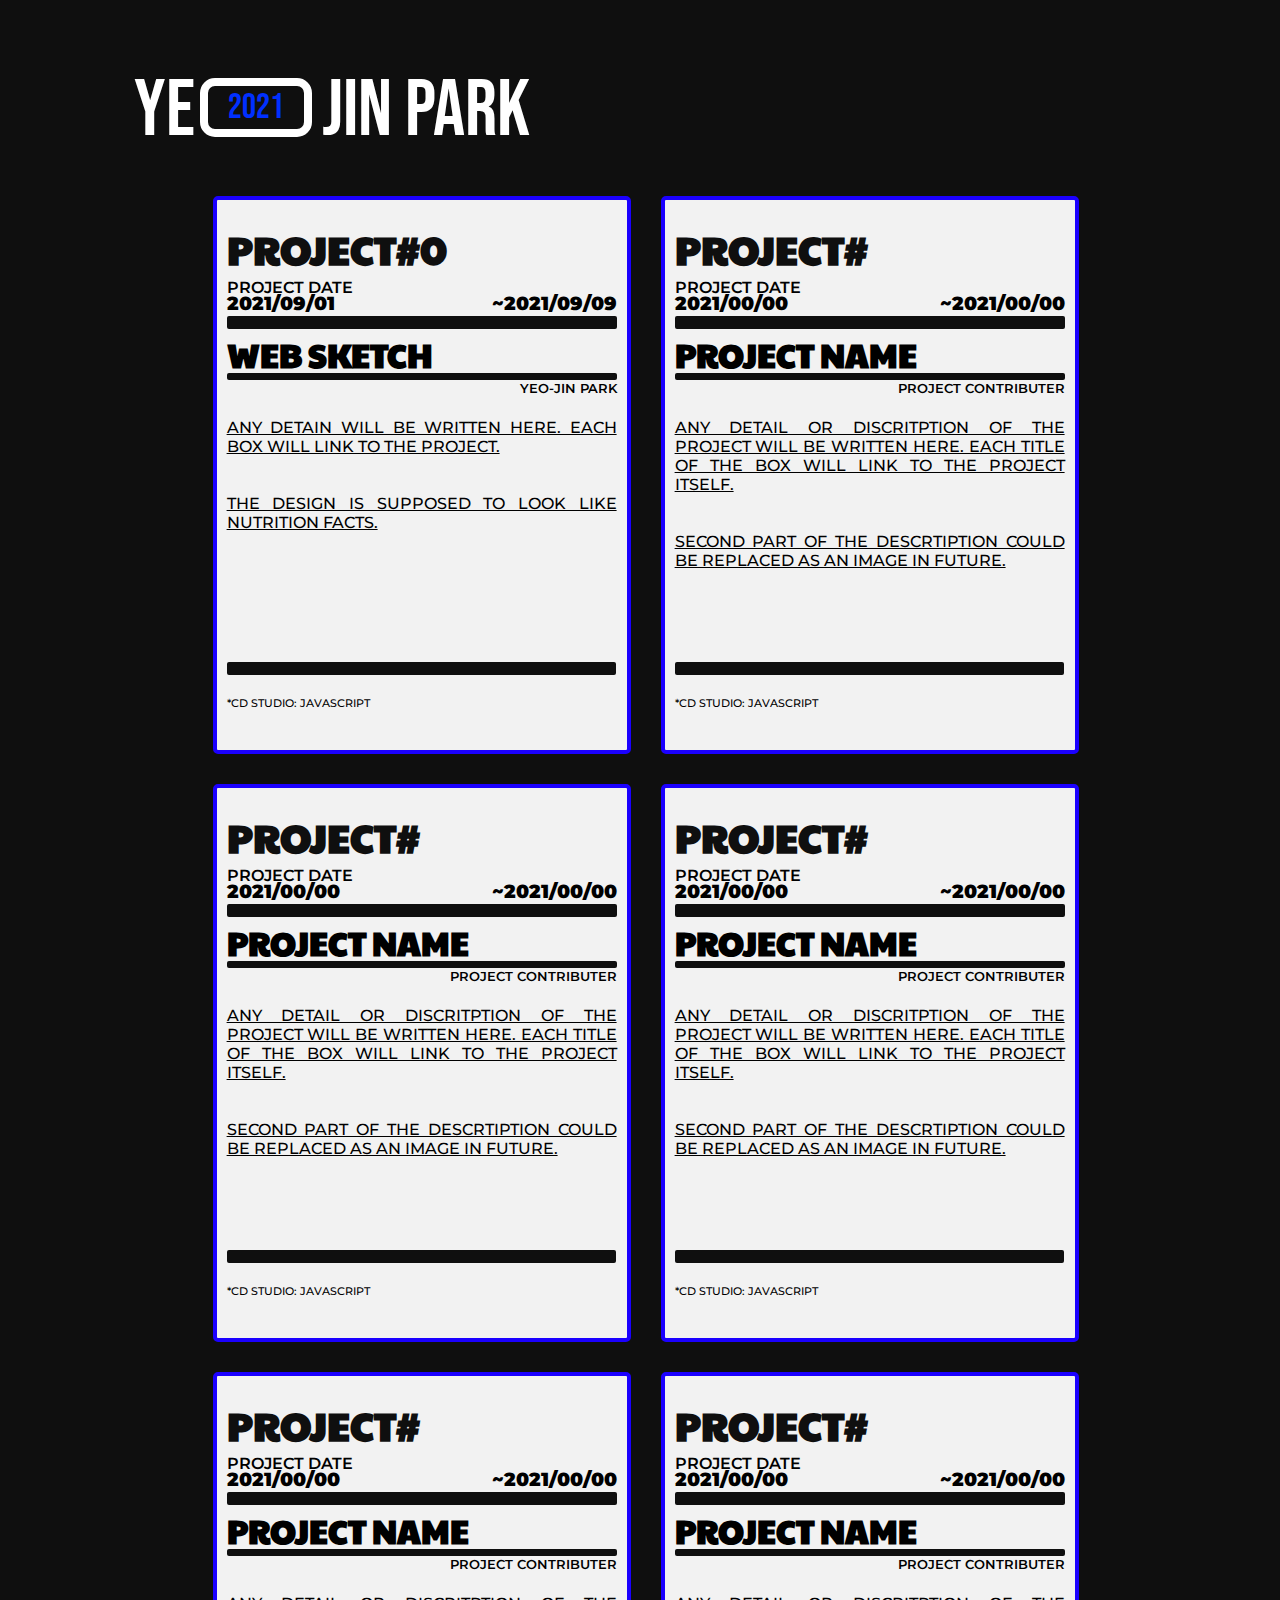
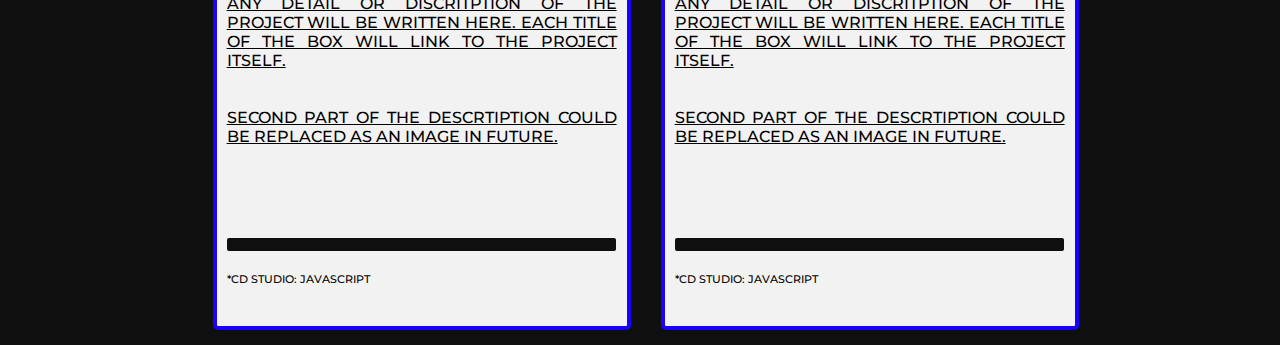
==== commit 75c56c8a: "UPDATE?" ====
--- a/index.html
+++ b/index.html
@@ -35,7 +35,7 @@
     </div>
     <br />
   
-    
+    <div class="ALL_BOX">
     <div class="THE_BOX">
       <div class="THE_TEXT">
         <div class="PROJECT_NO">
@@ -281,5 +281,6 @@
         </div>
       </div>
     </div>
+  </div>
   </body>
 </html>
--- a/CSS/style.css
+++ b/CSS/style.css
@@ -1,6 +1,5 @@
 body {
   background: #0f0f0f;
-  padding: 40px 00px 00px 60px;
 }
 
 h1,
@@ -10,10 +9,17 @@
   margin: 0.1rem 0;
 }
 
+a{text-decoration:none;}
+
 h1 {
   font-family: "Paytone One", sans-serif;
   font-size: 40px;
   Color: #0f0f0f;
+}
+h1:hover {
+  font-family: "Paytone One", sans-serif;
+  font-size: 40px;
+  Color: #0030ff;
 }
 
 h2 {
@@ -34,11 +40,7 @@
   font-weight: 500;
 }
 
-.LOGO {
-  width: 100%;
-  height: 100px;
-  margin: 90px 0px 10px 0px;
-}
+.ALL_BOX{ margin: 0px 0px 0px 15%;}
 
 .THE_BOX {
   background: #f2f2f2;
@@ -121,6 +123,11 @@
   position: absolute;
   bottom: 40px;
 }
+.LOGO {
+  width: 100%;
+  height: 100px;
+  margin: 5% 0px 0% 10%;
+}
 
 .LOGO_PT1 {
   font-family: "Bebas Neue", cursive;
@@ -148,85 +155,3 @@
 
 #이후 마우스 오버 
 
-
-
-.THE_BOX {
-  background: #f2f2f2;
-  border: 4px solid #1b00ff;
-  border-radius: 5px;
-  height: 550px;
-  width: 410px;
-  position: relative;
-  float: left;
-  margin: 15px;
-}
-
-.THE_TEXT {
-  margin: 20px 10px 40px 10px;
-  text-align: wrap;
-}
-
-.LINE_BRK1 {
-  background: #0f0f0f;
-  border-radius: 2px;
-  height: 13px;
-}
-
-.LINE_BRK2 {
-  background: #0f0f0f;
-  border-radius: 2px;
-  height: 7px;
-  margin-top: -6px;
-}
-
-.PROJECT_DATE_STR {
-  margin-top: -8px;
-  float: left;
-}
-.PROJECT_DATE_FIN {
-  margin-top: -8px;
-  float: right;
-}
-
-.PROJECT_CONTRIBUTE {
-  font-family: "Montserrat", sans-serif;
-  font-weight: 600;
-  font-size: 13px;
-  float: right;
-}
-
-.PROJECT_CONTENT1 {
-  margin: 20px 0px 20px 0px;
-  font-family: "Montserrat", sans-serif;
-  font-size: 16px;
-  font-weight: 500;
-
-  text-align: justify;
-  text-decoration: underline;
-}
-.PROJECT_CONTENT2 {
-  margin: 0px 0px 20px 0px;
-  font-family: "Montserrat", sans-serif;
-  font-size: 16px;
-  font-weight: 500;
-  text-align: justify;
-  text-decoration: underline;
-}
-.LINE_BRK3 {
-  background: #0f0f0f;
-  border-radius: 2px;
-  height: 13px;
-  width: 95%;
-  position: absolute;
-  bottom: 75px;
-}
-
-.PROJECT_CLASS {
-  margin: 20px 0px 0px 0px;
-  font-family: "Montserrat", sans-serif;
-  font-size: 11px;
-  font-weight: 500;
-  float: bottom;
-  position: absolute;
-  bottom: 40px;
-}
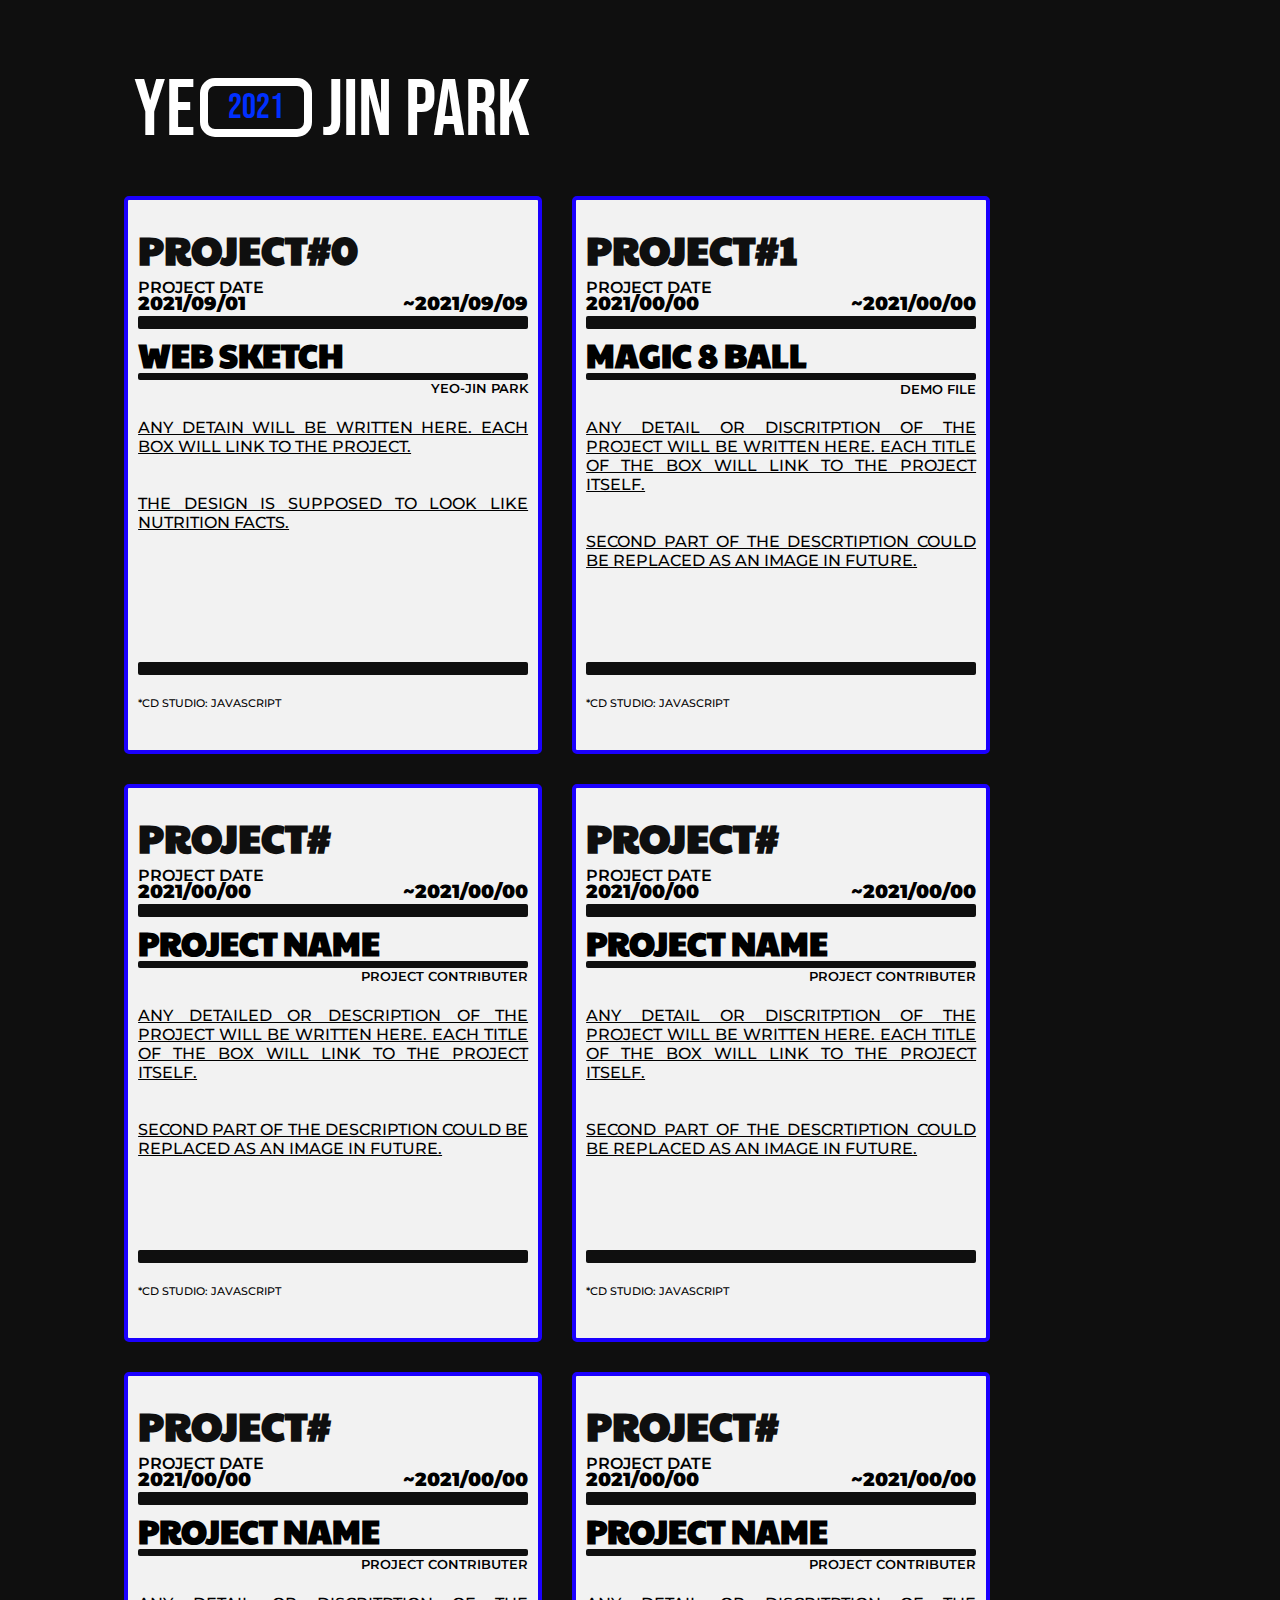
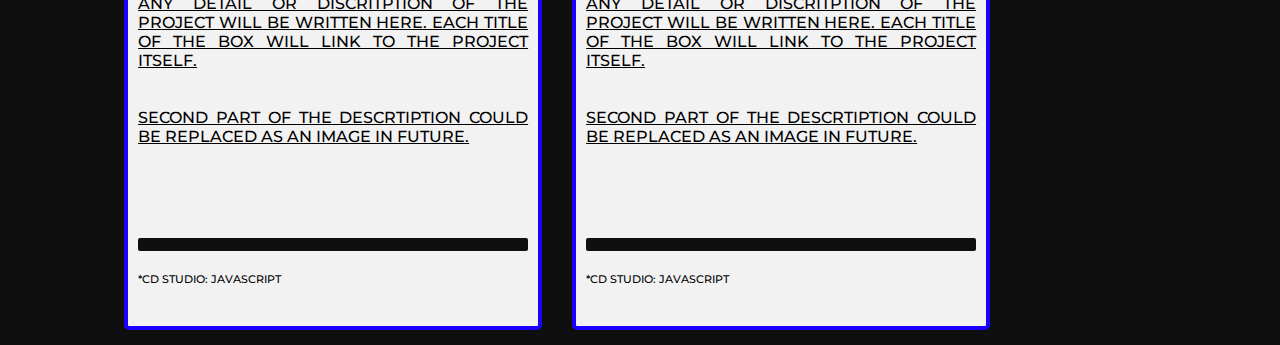
==== commit e6ae86b1: "UPDATE0920" ====
--- a/index.html
+++ b/index.html
@@ -27,6 +27,7 @@
     />
   </head>
 
+  
   <body>
     <div class="LOGO">
       <div class="LOGO_PT1">YE</div>
@@ -34,253 +35,274 @@
       <div class="LOGO_PT3">JIN PARK</div>
     </div>
     <br />
-  
+
     <div class="ALL_BOX">
-    <div class="THE_BOX">
-      <div class="THE_TEXT">
-        <div class="PROJECT_NO">
-          <script language="javascript">
-            function openWin() {
-              window.open("LINKGOESHERE");}
+      <!-- ONE OF THE BOX STARTS HERE. DO NOT BE CONFUSED -->
+
+      <div class="THE_BOX">
+        <div class="THE_TEXT">
+          <!-- 링크 삽입  -->
+          <div id="PROJECT_NO"><h1>PROJECT#0</h1></div>
+          <script type="text/javascript">
+            document.getElementById("PROJECT_N0").onclick = function() {
+              location.href = "0";
+            };
           </script>
-          <a href="#" onClick="javascript:openWin();">
-            <h1>PROJECT#0</h1>
-          </a>
-        </div>
-        <div class="PROJECT_INFO">
-          <h4>PROJECT DATE</h4>
-        </div>
-        <div class="PROJECT_DATE_STR">
-          <h3>2021/09/01</h3>
-        </div>
-        <div class="PROJECT_DATE_FIN">
-          <h3>~2021/09/09</h3>
-        </div>
-        <br />
-        <div class="LINE_BRK1"></div>
-        <div class="PROJECT_NAME">
-          <h2>WEB SKETCH</h2>
-        </div>
-        <div class="LINE_BRK2"></div>
-        <div class="PROJECT_CONTRIBUTE">
-          YEO-JIN PARK
-        </div>
-        <br />
-        <div class="PROJECT_CONTENT1">
-          ANY DETAIN WILL BE WRITTEN HERE. EACH BOX WILL LINK TO THE PROJECT.
-        </div>
-        <br />
-        <div class="PROJECT_CONTENT2">
-          THE DESIGN IS SUPPOSED TO LOOK LIKE NUTRITION FACTS.
-        </div>
-        <div class="LINE_BRK3"></div>
-        <div class="PROJECT_CLASS">
-          *CD STUDIO: JAVASCRIPT
+          <!-- 링크 삽입  -->
+
+          <div class="PROJECT_INFO">
+            <h4>PROJECT DATE</h4>
+          </div>
+          <div class="PROJECT_DATE_STR">
+            <h3>2021/09/01</h3>
+          </div>
+          <div class="PROJECT_DATE_FIN">
+            <h3>~2021/09/09</h3>
+          </div>
+          <br />
+          <div class="LINE_BRK1"></div>
+          <div class="PROJECT_NAME">
+            <h2>WEB SKETCH</h2>
+          </div>
+          <div class="LINE_BRK2"></div>
+          <div class="PROJECT_CONTRIBUTE">
+            YEO-JIN PARK
+          </div>
+          <br />
+          <div class="PROJECT_CONTENT1">
+            ANY DETAIN WILL BE WRITTEN HERE. EACH BOX WILL LINK TO THE PROJECT.
+          </div>
+          <br />
+          <div class="PROJECT_CONTENT2">
+            THE DESIGN IS SUPPOSED TO LOOK LIKE NUTRITION FACTS.
+          </div>
+          <div class="LINE_BRK3"></div>
+          <div class="PROJECT_CLASS">
+            *CD STUDIO: JAVASCRIPT
+          </div>
+        </div>
+      </div>
+      <!-- ONE OF THE BOX STARTS HERE. DO NOT BE CONFUSED -->
+      <div class="THE_BOX">
+        <div class="THE_TEXT">
+          <!-- 링크 삽입  -->
+          <div id="PROJECT_N1"><h1>PROJECT#1</h1></div>
+          <script type="text/javascript">
+            document.getElementById("PROJECT_N1").onclick = function() {
+              location.href = "PROJECT/RANDOM/RANDOM2.html";
+            };
+          </script>
+          <!-- 링크 삽입  -->
+
+          <div class="PROJECT_INFO">
+            <h4>PROJECT DATE</h4>
+          </div>
+          <div class="PROJECT_DATE_STR">
+            <h3>2021/00/00</h3>
+          </div>
+          <div class="PROJECT_DATE_FIN">
+            <h3>~2021/00/00</h3>
+          </div>
+          <br />
+          <div class="LINE_BRK1"></div>
+        
+          <div class="PROJECT_NAME">
+            <h2>MAGIC 8 BALL</h2>
+          </div>
+          <div class="LINE_BRK2"></div>
+
+          
+          <!-- 링크 삽입  -->
+          <div id="PROJECT_CONTRIBUTE1"> <h6>
+            
+            DEMO FILE </h6> </div>
+          <script type="text/javascript">
+            
+            document.getElementById("PROJECT_CONTRIBUTE1").onclick = function() {
+              location.href = "PROJECT/RANDOM/RANDOM_SCRIPT.html";
+            };
+          </script>
+<!-- 링크 삽입  -->
+
+          
+          <br />
+          <div class="PROJECT_CONTENT1">
+            ANY DETAIL OR DISCRITPTION OF THE PROJECT WILL BE WRITTEN HERE. EACH
+            TITLE OF THE BOX WILL LINK TO THE PROJECT ITSELF.
+          </div>
+          <br />
+          <div class="PROJECT_CONTENT2">
+            SECOND PART OF THE DESCRTIPTION COULD BE REPLACED AS AN IMAGE IN
+            FUTURE.
+          </div>
+          <div class="LINE_BRK3"></div>
+          <div class="PROJECT_CLASS">
+            *CD STUDIO: JAVASCRIPT
+          </div>
+        </div>
+      </div>
+      <!-- ONE OF THE BOX STARTS HERE. DO NOT BE CONFUSED -->
+
+      <div class="THE_BOX">
+        <div class="THE_TEXT">
+          <div class="PROJECT_NO">
+            <h1>PROJECT#</h1>
+          </div>
+          <div class="PROJECT_INFO">
+            <h4>PROJECT DATE</h4>
+          </div>
+          <div class="PROJECT_DATE_STR">
+            <h3>2021/00/00</h3>
+          </div>
+          <div class="PROJECT_DATE_FIN">
+            <h3>~2021/00/00</h3>
+          </div>
+          <br />
+          <div class="LINE_BRK1"></div>
+          <div class="PROJECT_NAME">
+            <h2>PROJECT NAME</h2>
+          </div>
+          <div class="LINE_BRK2"></div>
+          <div class="PROJECT_CONTRIBUTE">
+            PROJECT CONTRIBUTER
+          </div>
+          <br />
+          <div class="PROJECT_CONTENT1">
+            ANY DETAILED OR DESCRIPTION OF THE PROJECT WILL BE WRITTEN HERE.
+            EACH TITLE OF THE BOX WILL LINK TO THE PROJECT ITSELF.
+          </div>
+          <br />
+          <div class="PROJECT_CONTENT2">
+            SECOND PART OF THE DESCRIPTION COULD BE REPLACED AS AN IMAGE IN
+            FUTURE.
+          </div>
+
+          <div class="LINE_BRK3"></div>
+          <div class="PROJECT_CLASS">
+            *CD STUDIO: JAVASCRIPT
+          </div>
+        </div>
+      </div>
+      <!-- ONE OF THE BOX STARTS HERE. DO NOT BE CONFUSED -->
+      <div class="THE_BOX">
+        <div class="THE_TEXT">
+          <div class="PROJECT_NO">
+            <h1>PROJECT#</h1>
+          </div>
+          <div class="PROJECT_INFO">
+            <h4>PROJECT DATE</h4>
+          </div>
+          <div class="PROJECT_DATE_STR">
+            <h3>2021/00/00</h3>
+          </div>
+          <div class="PROJECT_DATE_FIN">
+            <h3>~2021/00/00</h3>
+          </div>
+          <br />
+          <div class="LINE_BRK1"></div>
+          <div class="PROJECT_NAME">
+            <h2>PROJECT NAME</h2>
+          </div>
+          <div class="LINE_BRK2"></div>
+          <div class="PROJECT_CONTRIBUTE">
+            PROJECT CONTRIBUTER
+          </div>
+          <br />
+          <div class="PROJECT_CONTENT1">
+            ANY DETAIL OR DISCRITPTION OF THE PROJECT WILL BE WRITTEN HERE. EACH
+            TITLE OF THE BOX WILL LINK TO THE PROJECT ITSELF.
+          </div>
+          <br />
+          <div class="PROJECT_CONTENT2">
+            SECOND PART OF THE DESCRTIPTION COULD BE REPLACED AS AN IMAGE IN
+            FUTURE.
+          </div>
+          <div class="LINE_BRK3"></div>
+          <div class="PROJECT_CLASS">
+            *CD STUDIO: JAVASCRIPT
+          </div>
+        </div>
+      </div>
+      <!-- ONE OF THE BOX STARTS HERE. DO NOT BE CONFUSED -->
+      <div class="THE_BOX">
+        <div class="THE_TEXT">
+          <div class="PROJECT_NO">
+            <h1>PROJECT#</h1>
+          </div>
+          <div class="PROJECT_INFO">
+            <h4>PROJECT DATE</h4>
+          </div>
+          <div class="PROJECT_DATE_STR">
+            <h3>2021/00/00</h3>
+          </div>
+          <div class="PROJECT_DATE_FIN">
+            <h3>~2021/00/00</h3>
+          </div>
+          <br />
+          <div class="LINE_BRK1"></div>
+          <div class="PROJECT_NAME">
+            <h2>PROJECT NAME</h2>
+          </div>
+          <div class="LINE_BRK2"></div>
+          <div class="PROJECT_CONTRIBUTE">
+            PROJECT CONTRIBUTER
+          </div>
+          <br />
+          <div class="PROJECT_CONTENT1">
+            ANY DETAIL OR DISCRITPTION OF THE PROJECT WILL BE WRITTEN HERE. EACH
+            TITLE OF THE BOX WILL LINK TO THE PROJECT ITSELF.
+          </div>
+          <br />
+          <div class="PROJECT_CONTENT2">
+            SECOND PART OF THE DESCRTIPTION COULD BE REPLACED AS AN IMAGE IN
+            FUTURE.
+          </div>
+          <div class="LINE_BRK3"></div>
+          <div class="PROJECT_CLASS">
+            *CD STUDIO: JAVASCRIPT
+          </div>
+        </div>
+      </div>
+      <!-- ONE OF THE BOX STARTS HERE. DO NOT BE CONFUSED -->
+      <div class="THE_BOX">
+        <div class="THE_TEXT">
+          <div class="PROJECT_NO">
+            <h1>PROJECT#</h1>
+          </div>
+          <div class="PROJECT_INFO">
+            <h4>PROJECT DATE</h4>
+          </div>
+          <div class="PROJECT_DATE_STR">
+            <h3>2021/00/00</h3>
+          </div>
+          <div class="PROJECT_DATE_FIN">
+            <h3>~2021/00/00</h3>
+          </div>
+          <br />
+          <div class="LINE_BRK1"></div>
+          <div class="PROJECT_NAME">
+            <h2>PROJECT NAME</h2>
+          </div>
+          <div class="LINE_BRK2"></div>
+          <div class="PROJECT_CONTRIBUTE">
+            PROJECT CONTRIBUTER
+          </div>
+          <br />
+          <div class="PROJECT_CONTENT1">
+            ANY DETAIL OR DISCRITPTION OF THE PROJECT WILL BE WRITTEN HERE. EACH
+            TITLE OF THE BOX WILL LINK TO THE PROJECT ITSELF.
+          </div>
+          <br />
+          <div class="PROJECT_CONTENT2">
+            SECOND PART OF THE DESCRTIPTION COULD BE REPLACED AS AN IMAGE IN
+            FUTURE.
+          </div>
+          <div class="LINE_BRK3"></div>
+          <div class="PROJECT_CLASS">
+            *CD STUDIO: JAVASCRIPT
+          </div>
         </div>
       </div>
     </div>
-
-    <div class="THE_BOX">
-      <div class="THE_TEXT">
-        <div class="PROJECT_NO">
-          <h1>PROJECT#</h1>
-        </div>
-        <div class="PROJECT_INFO">
-          <h4>PROJECT DATE</h4>
-        </div>
-        <div class="PROJECT_DATE_STR">
-          <h3>2021/00/00</h3>
-        </div>
-        <div class="PROJECT_DATE_FIN">
-          <h3>~2021/00/00</h3>
-        </div>
-        <br />
-        <div class="LINE_BRK1"></div>
-        <div class="PROJECT_NAME">
-          <h2>PROJECT NAME</h2>
-        </div>
-        <div class="LINE_BRK2"></div>
-        <div class="PROJECT_CONTRIBUTE">
-          PROJECT CONTRIBUTER
-        </div>
-        <br />
-        <div class="PROJECT_CONTENT1">
-          ANY DETAIL OR DISCRITPTION OF THE PROJECT WILL BE WRITTEN HERE. EACH
-          TITLE OF THE BOX WILL LINK TO THE PROJECT ITSELF.
-        </div>
-        <br />
-        <div class="PROJECT_CONTENT2">
-          SECOND PART OF THE DESCRTIPTION COULD BE REPLACED AS AN IMAGE IN
-          FUTURE.
-        </div>
-
-        <div class="LINE_BRK3"></div>
-        <div class="PROJECT_CLASS">
-          *CD STUDIO: JAVASCRIPT
-        </div>
-      </div>
-    </div>
-
-    <div class="THE_BOX">
-      <div class="THE_TEXT">
-        <div class="PROJECT_NO">
-          <h1>PROJECT#</h1>
-        </div>
-        <div class="PROJECT_INFO">
-          <h4>PROJECT DATE</h4>
-        </div>
-        <div class="PROJECT_DATE_STR">
-          <h3>2021/00/00</h3>
-        </div>
-        <div class="PROJECT_DATE_FIN">
-          <h3>~2021/00/00</h3>
-        </div>
-        <br />
-        <div class="LINE_BRK1"></div>
-        <div class="PROJECT_NAME">
-          <h2>PROJECT NAME</h2>
-        </div>
-        <div class="LINE_BRK2"></div>
-        <div class="PROJECT_CONTRIBUTE">
-          PROJECT CONTRIBUTER
-        </div>
-        <br />
-        <div class="PROJECT_CONTENT1">
-          ANY DETAIL OR DISCRITPTION OF THE PROJECT WILL BE WRITTEN HERE. EACH
-          TITLE OF THE BOX WILL LINK TO THE PROJECT ITSELF.
-        </div>
-        <br />
-        <div class="PROJECT_CONTENT2">
-          SECOND PART OF THE DESCRTIPTION COULD BE REPLACED AS AN IMAGE IN
-          FUTURE.
-        </div>
-        <div class="LINE_BRK3"></div>
-        <div class="PROJECT_CLASS">
-          *CD STUDIO: JAVASCRIPT
-        </div>
-      </div>
-    </div>
-
-    <div class="THE_BOX">
-      <div class="THE_TEXT">
-        <div class="PROJECT_NO">
-          <h1>PROJECT#</h1>
-        </div>
-        <div class="PROJECT_INFO">
-          <h4>PROJECT DATE</h4>
-        </div>
-        <div class="PROJECT_DATE_STR">
-          <h3>2021/00/00</h3>
-        </div>
-        <div class="PROJECT_DATE_FIN">
-          <h3>~2021/00/00</h3>
-        </div>
-        <br />
-        <div class="LINE_BRK1"></div>
-        <div class="PROJECT_NAME">
-          <h2>PROJECT NAME</h2>
-        </div>
-        <div class="LINE_BRK2"></div>
-        <div class="PROJECT_CONTRIBUTE">
-          PROJECT CONTRIBUTER
-        </div>
-        <br />
-        <div class="PROJECT_CONTENT1">
-          ANY DETAIL OR DISCRITPTION OF THE PROJECT WILL BE WRITTEN HERE. EACH
-          TITLE OF THE BOX WILL LINK TO THE PROJECT ITSELF.
-        </div>
-        <br />
-        <div class="PROJECT_CONTENT2">
-          SECOND PART OF THE DESCRTIPTION COULD BE REPLACED AS AN IMAGE IN
-          FUTURE.
-        </div>
-        <div class="LINE_BRK3"></div>
-        <div class="PROJECT_CLASS">
-          *CD STUDIO: JAVASCRIPT
-        </div>
-      </div>
-    </div>
-
-    <div class="THE_BOX">
-      <div class="THE_TEXT">
-        <div class="PROJECT_NO">
-          <h1>PROJECT#</h1>
-        </div>
-        <div class="PROJECT_INFO">
-          <h4>PROJECT DATE</h4>
-        </div>
-        <div class="PROJECT_DATE_STR">
-          <h3>2021/00/00</h3>
-        </div>
-        <div class="PROJECT_DATE_FIN">
-          <h3>~2021/00/00</h3>
-        </div>
-        <br />
-        <div class="LINE_BRK1"></div>
-        <div class="PROJECT_NAME">
-          <h2>PROJECT NAME</h2>
-        </div>
-        <div class="LINE_BRK2"></div>
-        <div class="PROJECT_CONTRIBUTE">
-          PROJECT CONTRIBUTER
-        </div>
-        <br />
-        <div class="PROJECT_CONTENT1">
-          ANY DETAIL OR DISCRITPTION OF THE PROJECT WILL BE WRITTEN HERE. EACH
-          TITLE OF THE BOX WILL LINK TO THE PROJECT ITSELF.
-        </div>
-        <br />
-        <div class="PROJECT_CONTENT2">
-          SECOND PART OF THE DESCRTIPTION COULD BE REPLACED AS AN IMAGE IN
-          FUTURE.
-        </div>
-        <div class="LINE_BRK3"></div>
-        <div class="PROJECT_CLASS">
-          *CD STUDIO: JAVASCRIPT
-        </div>
-      </div>
-    </div>
-
-    <div class="THE_BOX">
-      <div class="THE_TEXT">
-        <div class="PROJECT_NO">
-          <h1>PROJECT#</h1>
-        </div>
-        <div class="PROJECT_INFO">
-          <h4>PROJECT DATE</h4>
-        </div>
-        <div class="PROJECT_DATE_STR">
-          <h3>2021/00/00</h3>
-        </div>
-        <div class="PROJECT_DATE_FIN">
-          <h3>~2021/00/00</h3>
-        </div>
-        <br />
-        <div class="LINE_BRK1"></div>
-        <div class="PROJECT_NAME">
-          <h2>PROJECT NAME</h2>
-        </div>
-        <div class="LINE_BRK2"></div>
-        <div class="PROJECT_CONTRIBUTE">
-          PROJECT CONTRIBUTER
-        </div>
-        <br />
-        <div class="PROJECT_CONTENT1">
-          ANY DETAIL OR DISCRITPTION OF THE PROJECT WILL BE WRITTEN HERE. EACH
-          TITLE OF THE BOX WILL LINK TO THE PROJECT ITSELF.
-        </div>
-        <br />
-        <div class="PROJECT_CONTENT2">
-          SECOND PART OF THE DESCRTIPTION COULD BE REPLACED AS AN IMAGE IN
-          FUTURE.
-        </div>
-
-        <div class="LINE_BRK3"></div>
-        <div class="PROJECT_CLASS">
-          *CD STUDIO: JAVASCRIPT
-        </div>
-      </div>
-    </div>
-  </div>
   </body>
 </html>
--- a/CSS/style.css
+++ b/CSS/style.css
@@ -5,21 +5,27 @@
 h1,
 h2,
 h3,
-h4 {
+h4,
+h5,
+h6 {
   margin: 0.1rem 0;
 }
 
-a{text-decoration:none;}
+a {
+  text-decoration: none;
+}
 
 h1 {
   font-family: "Paytone One", sans-serif;
   font-size: 40px;
-  Color: #0f0f0f;
+  color: #0f0f0f;
 }
+
 h1:hover {
   font-family: "Paytone One", sans-serif;
   font-size: 40px;
-  Color: #0030ff;
+  color: #0030ff;
+  text-decoration:  underline;
 }
 
 h2 {
@@ -40,7 +46,25 @@
   font-weight: 500;
 }
 
-.ALL_BOX{ margin: 0px 0px 0px 15%;}
+h6{
+  font-family: "Montserrat", sans-serif;
+  font-weight: 600;
+  font-size: 13px;
+  float: right;
+}
+h6:hover {
+  font-family: "Montserrat", sans-serif;
+  font-weight: 600;
+  font-size: 13px;
+  float: right;
+  color: #0030ff;
+  text-decoration:  underline;
+}
+  
+  
+.ALL_BOX {
+  margin: 0px 0px 0px 8%;
+}
 
 .THE_BOX {
   background: #f2f2f2;
@@ -112,7 +136,9 @@
   position: absolute;
   bottom: 75px;
 }
-.PROJECT_NO  {text-decoration: none;}
+.PROJECT_NO {
+  text-decoration: none;
+}
 
 .PROJECT_CLASS {
   margin: 20px 0px 0px 0px;
@@ -153,5 +179,4 @@
   float: left;
 }
 
-#이후 마우스 오버 
-
+#이후 마우스 오버;
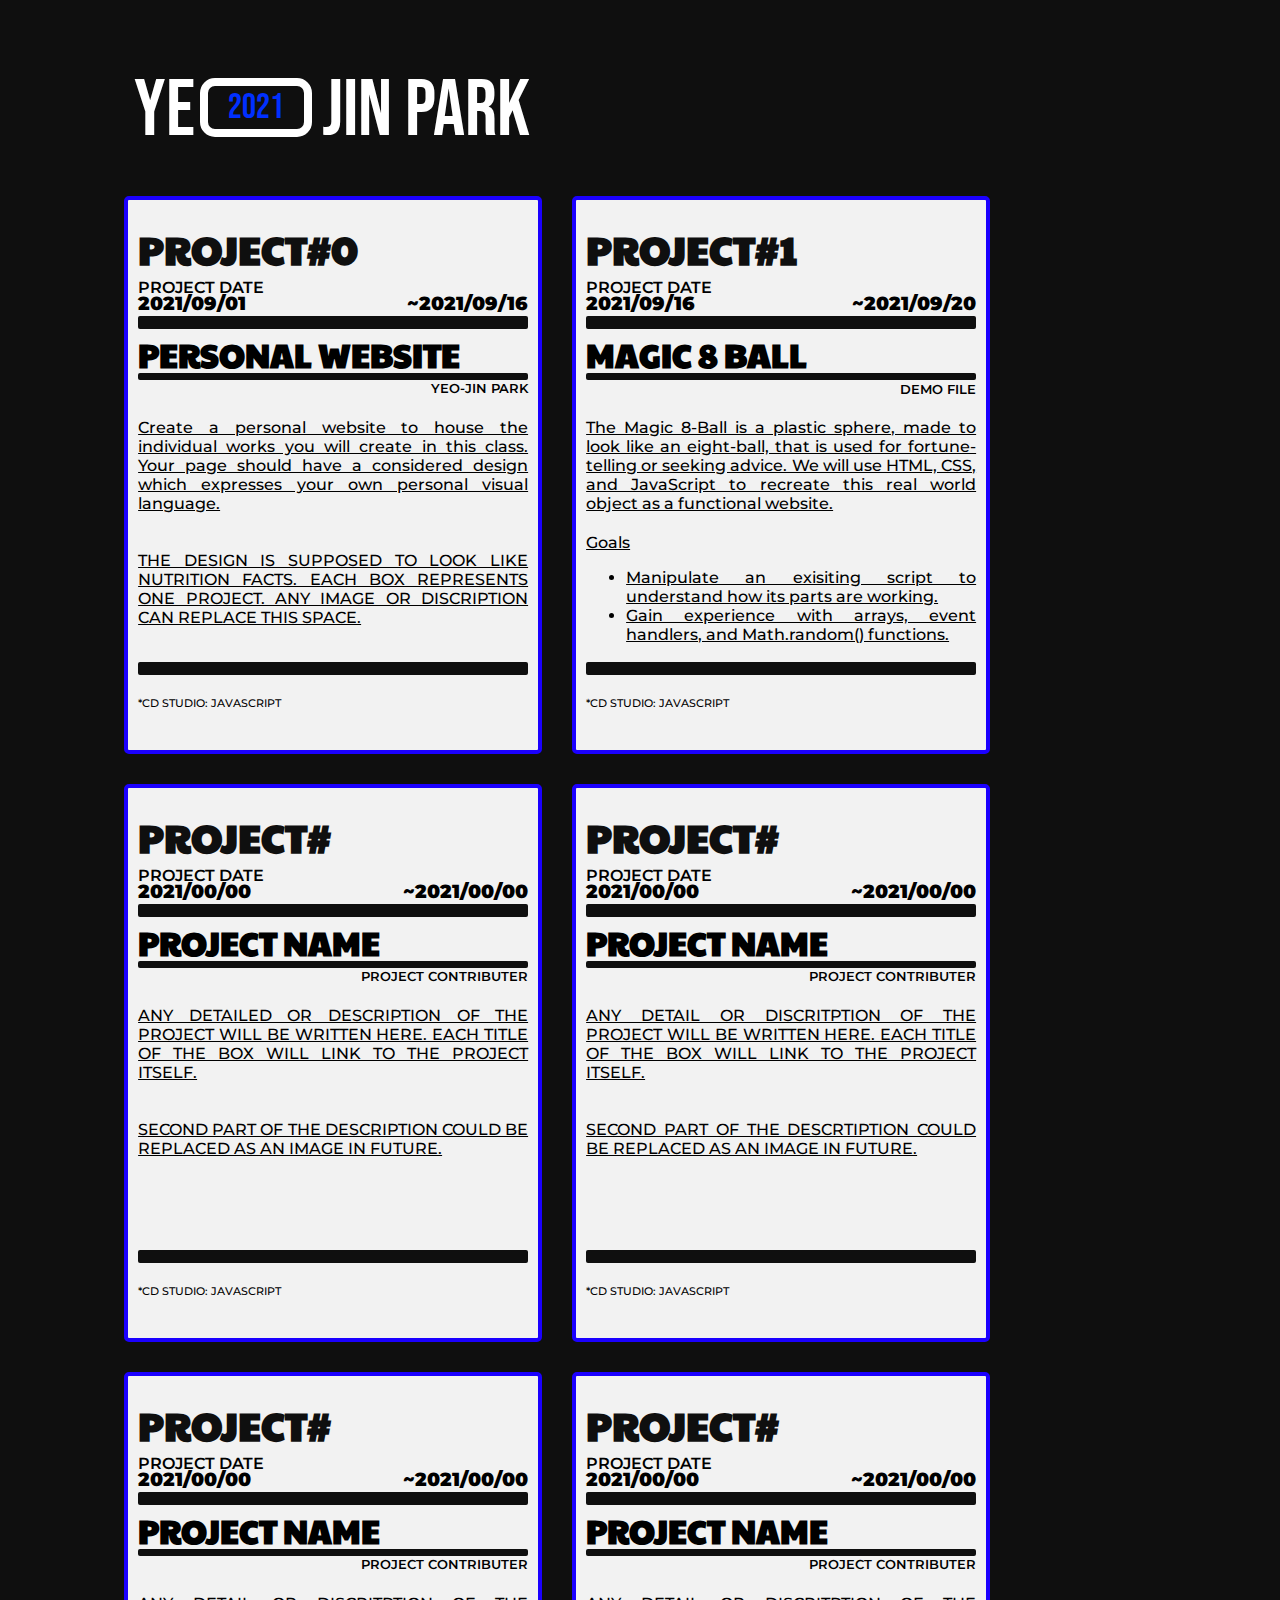
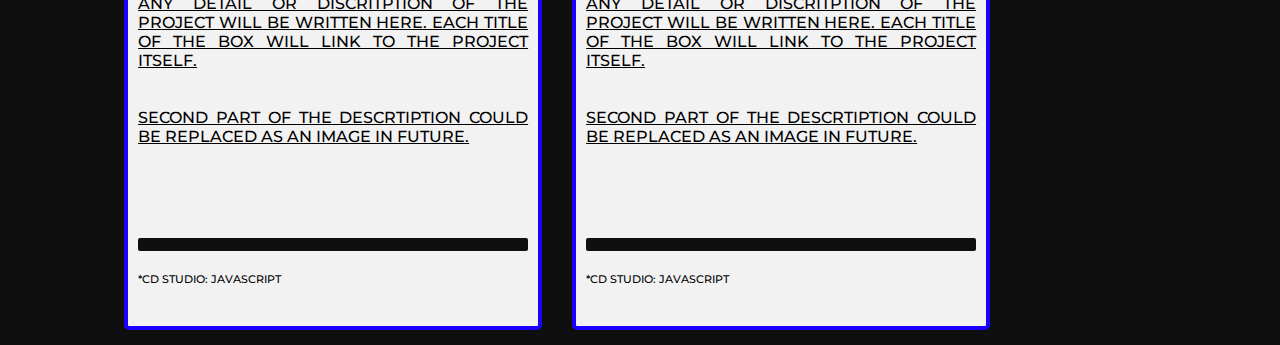
==== commit ff1a56c2: "Update index.html" ====
--- a/index.html
+++ b/index.html
@@ -27,7 +27,6 @@
     />
   </head>
 
-  
   <body>
     <div class="LOGO">
       <div class="LOGO_PT1">YE</div>
@@ -57,12 +56,12 @@
             <h3>2021/09/01</h3>
           </div>
           <div class="PROJECT_DATE_FIN">
-            <h3>~2021/09/09</h3>
-          </div>
-          <br />
-          <div class="LINE_BRK1"></div>
-          <div class="PROJECT_NAME">
-            <h2>WEB SKETCH</h2>
+            <h3>~2021/09/16</h3>
+          </div>
+          <br />
+          <div class="LINE_BRK1"></div>
+          <div class="PROJECT_NAME">
+            <h2>PERSONAL WEBSITE</h2>
           </div>
           <div class="LINE_BRK2"></div>
           <div class="PROJECT_CONTRIBUTE">
@@ -70,11 +69,15 @@
           </div>
           <br />
           <div class="PROJECT_CONTENT1">
-            ANY DETAIN WILL BE WRITTEN HERE. EACH BOX WILL LINK TO THE PROJECT.
-          </div>
-          <br />
-          <div class="PROJECT_CONTENT2">
-            THE DESIGN IS SUPPOSED TO LOOK LIKE NUTRITION FACTS.
+            Create a personal website to house the individual works you will
+            create in this class. Your page should have a considered design
+            which expresses your own personal visual language.
+          </div>
+          <br />
+          <div class="PROJECT_CONTENT2">
+            THE DESIGN IS SUPPOSED TO LOOK LIKE NUTRITION FACTS. EACH BOX
+            REPRESENTS ONE PROJECT. ANY IMAGE OR DISCRIPTION CAN REPLACE THIS
+            SPACE.
           </div>
           <div class="LINE_BRK3"></div>
           <div class="PROJECT_CLASS">
@@ -98,42 +101,54 @@
             <h4>PROJECT DATE</h4>
           </div>
           <div class="PROJECT_DATE_STR">
-            <h3>2021/00/00</h3>
-          </div>
-          <div class="PROJECT_DATE_FIN">
-            <h3>~2021/00/00</h3>
-          </div>
-          <br />
-          <div class="LINE_BRK1"></div>
-        
+            <h3>2021/09/16</h3>
+          </div>
+          <div class="PROJECT_DATE_FIN">
+            <h3>~2021/09/20</h3>
+          </div>
+          <br />
+          <div class="LINE_BRK1"></div>
+
           <div class="PROJECT_NAME">
             <h2>MAGIC 8 BALL</h2>
           </div>
           <div class="LINE_BRK2"></div>
 
-          
-          <!-- 링크 삽입  -->
-          <div id="PROJECT_CONTRIBUTE1"> <h6>
-            
-            DEMO FILE </h6> </div>
+          <!-- 링크 삽입  -->
+          <div id="PROJECT_CONTRIBUTE1">
+            <h6>
+              DEMO FILE
+            </h6>
+          </div>
           <script type="text/javascript">
-            
-            document.getElementById("PROJECT_CONTRIBUTE1").onclick = function() {
+            document.getElementById(
+              "PROJECT_CONTRIBUTE1"
+            ).onclick = function() {
               location.href = "PROJECT/RANDOM/RANDOM_SCRIPT.html";
             };
           </script>
-<!-- 링크 삽입  -->
-
-          
-          <br />
-          <div class="PROJECT_CONTENT1">
-            ANY DETAIL OR DISCRITPTION OF THE PROJECT WILL BE WRITTEN HERE. EACH
-            TITLE OF THE BOX WILL LINK TO THE PROJECT ITSELF.
-          </div>
-          <br />
-          <div class="PROJECT_CONTENT2">
-            SECOND PART OF THE DESCRTIPTION COULD BE REPLACED AS AN IMAGE IN
-            FUTURE.
+          <!-- 링크 삽입  -->
+
+          <br />
+          <div class="PROJECT_CONTENT1">
+            The Magic 8-Ball is a plastic sphere, made to look like an
+            eight-ball, that is used for fortune-telling or seeking advice. We
+            will use HTML, CSS, and JavaScript to recreate this real world
+            object as a functional website.
+          </div>
+
+          <div class="PROJECT_CONTENT2">
+            Goals
+            <ul>
+              <li>
+                Manipulate an exisiting script to understand how its parts are
+                working.
+              </li>
+              <li>
+                Gain experience with arrays, event handlers, and Math.random()
+                functions.
+              </li>
+            </ul>
           </div>
           <div class="LINE_BRK3"></div>
           <div class="PROJECT_CLASS">
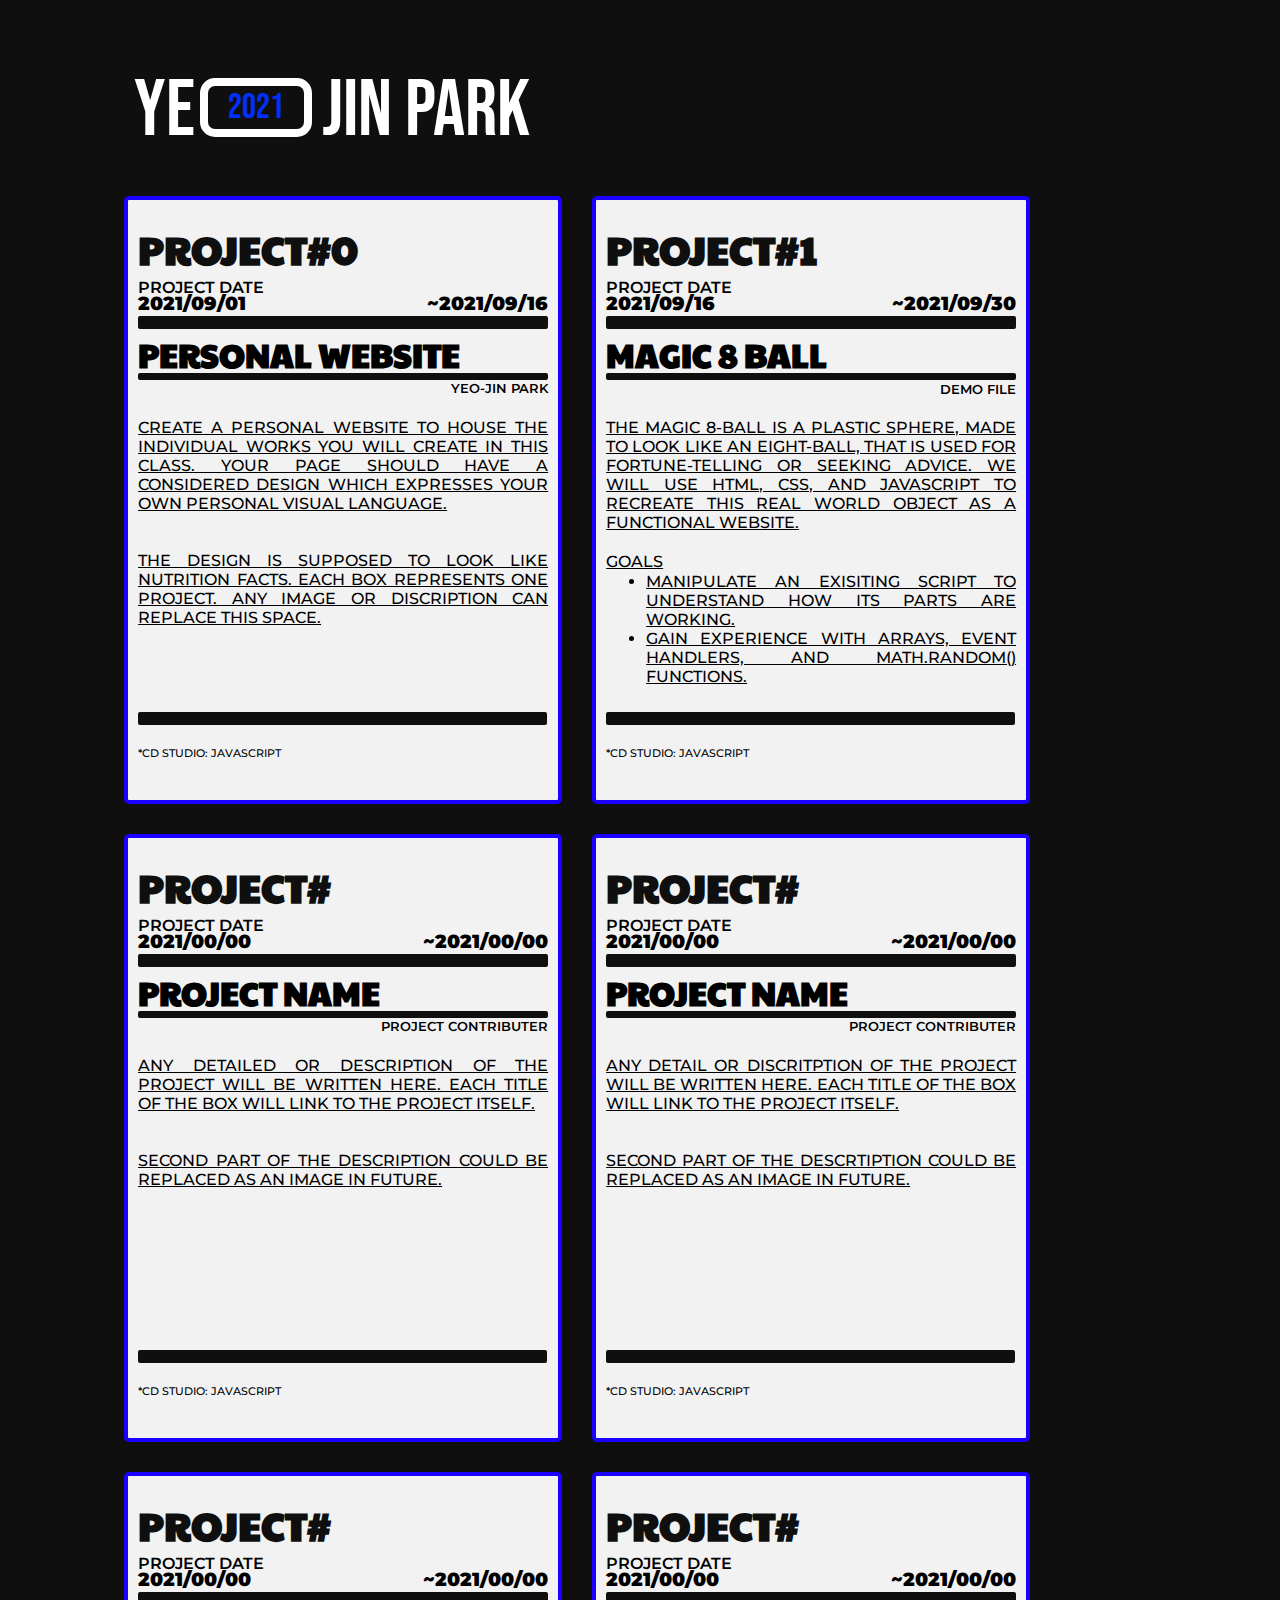
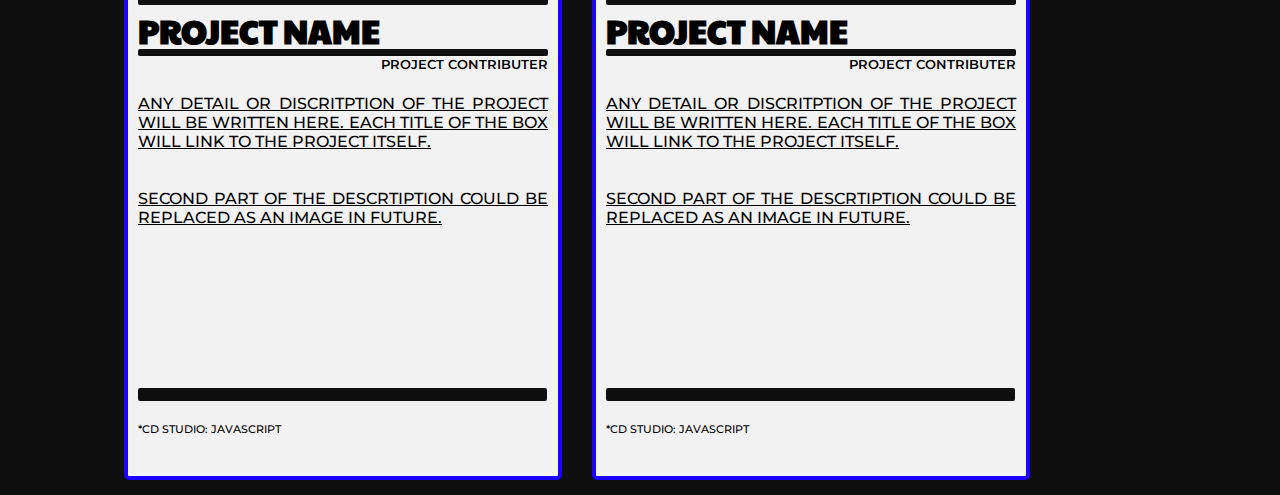
==== commit ae770d6d: "every" ====
--- a/index.html
+++ b/index.html
@@ -12,6 +12,7 @@
       href="https://fonts.googleapis.com/css2?family=Paytone+One&display=swap"
       rel="stylesheet"
     />
+    
     <link rel="preconnect" href="https://fonts.googleapis.com" />
     <link rel="preconnect" href="https://fonts.gstatic.com" crossorigin />
     <link
@@ -25,6 +26,16 @@
       href="https://fonts.googleapis.com/css2?family=Bebas+Neue&display=swap"
       rel="stylesheet"
     />
+<!--------
+    <audio controls loop>
+      <source
+        src="https://cdn.glitch.com/76593a35-8fa1-4bbe-9705-db6c507a013d%2FEGOIST-2-%E1%84%8B%E1%85%B5%E1%84%85%E1%85%B3%E1%86%B7%20%E1%84%8B%E1%85%A5%E1%86%B9%E1%84%82%E1%85%B3%E1%86%AB%20%E1%84%80%E1%85%AC%E1%84%86%E1%85%AE%E1%86%AF%20%20%E5%90%8D%E5%89%8D%E3%81%AE%E3%81%AA%E3%81%84%E6%80%AA%E7%89%A9.mp3?v=1632166796270mp3"
+        type="audio/mpeg"
+      />
+      Your browser does not support the audio element.
+    </audio>
+-----> 
+
   </head>
 
   <body>
@@ -104,7 +115,7 @@
             <h3>2021/09/16</h3>
           </div>
           <div class="PROJECT_DATE_FIN">
-            <h3>~2021/09/20</h3>
+            <h3>~2021/09/30</h3>
           </div>
           <br />
           <div class="LINE_BRK1"></div>
--- a/CSS/style.css
+++ b/CSS/style.css
@@ -1,5 +1,6 @@
 body {
   background: #0f0f0f;
+
 }
 
 h1,
@@ -7,12 +8,17 @@
 h3,
 h4,
 h5,
-h6 {
+h6,
+ul {
   margin: 0.1rem 0;
+  text-transform: uppercase;
 }
+
+audio {스타일 어케먹임?}
 
 a {
   text-decoration: none;
+  
 }
 
 h1 {
@@ -26,6 +32,7 @@
   font-size: 40px;
   color: #0030ff;
   text-decoration:  underline;
+    cursor: pointer;
 }
 
 h2 {
@@ -70,14 +77,15 @@
   background: #f2f2f2;
   border: 4px solid #1b00ff;
   border-radius: 5px;
-  height: 550px;
-  width: 410px;
+  height: 600px;
+  width: 430px;
   position: relative;
   float: left;
   margin: 15px;
 }
 
 .THE_TEXT {
+    cursor: default;
   margin: 20px 10px 40px 10px;
   text-align: wrap;
 }
@@ -109,6 +117,7 @@
   font-weight: 600;
   font-size: 13px;
   float: right;
+    cursor: pointer;
 }
 
 .PROJECT_CONTENT1 {
@@ -179,4 +188,12 @@
   float: left;
 }
 
+.PROJECT_CONTENT1 {
+  text-transform: uppercase;
+}
+
+.PROJECT_CONTENT2 {
+  text-transform: uppercase;
+}
+
 #이후 마우스 오버;
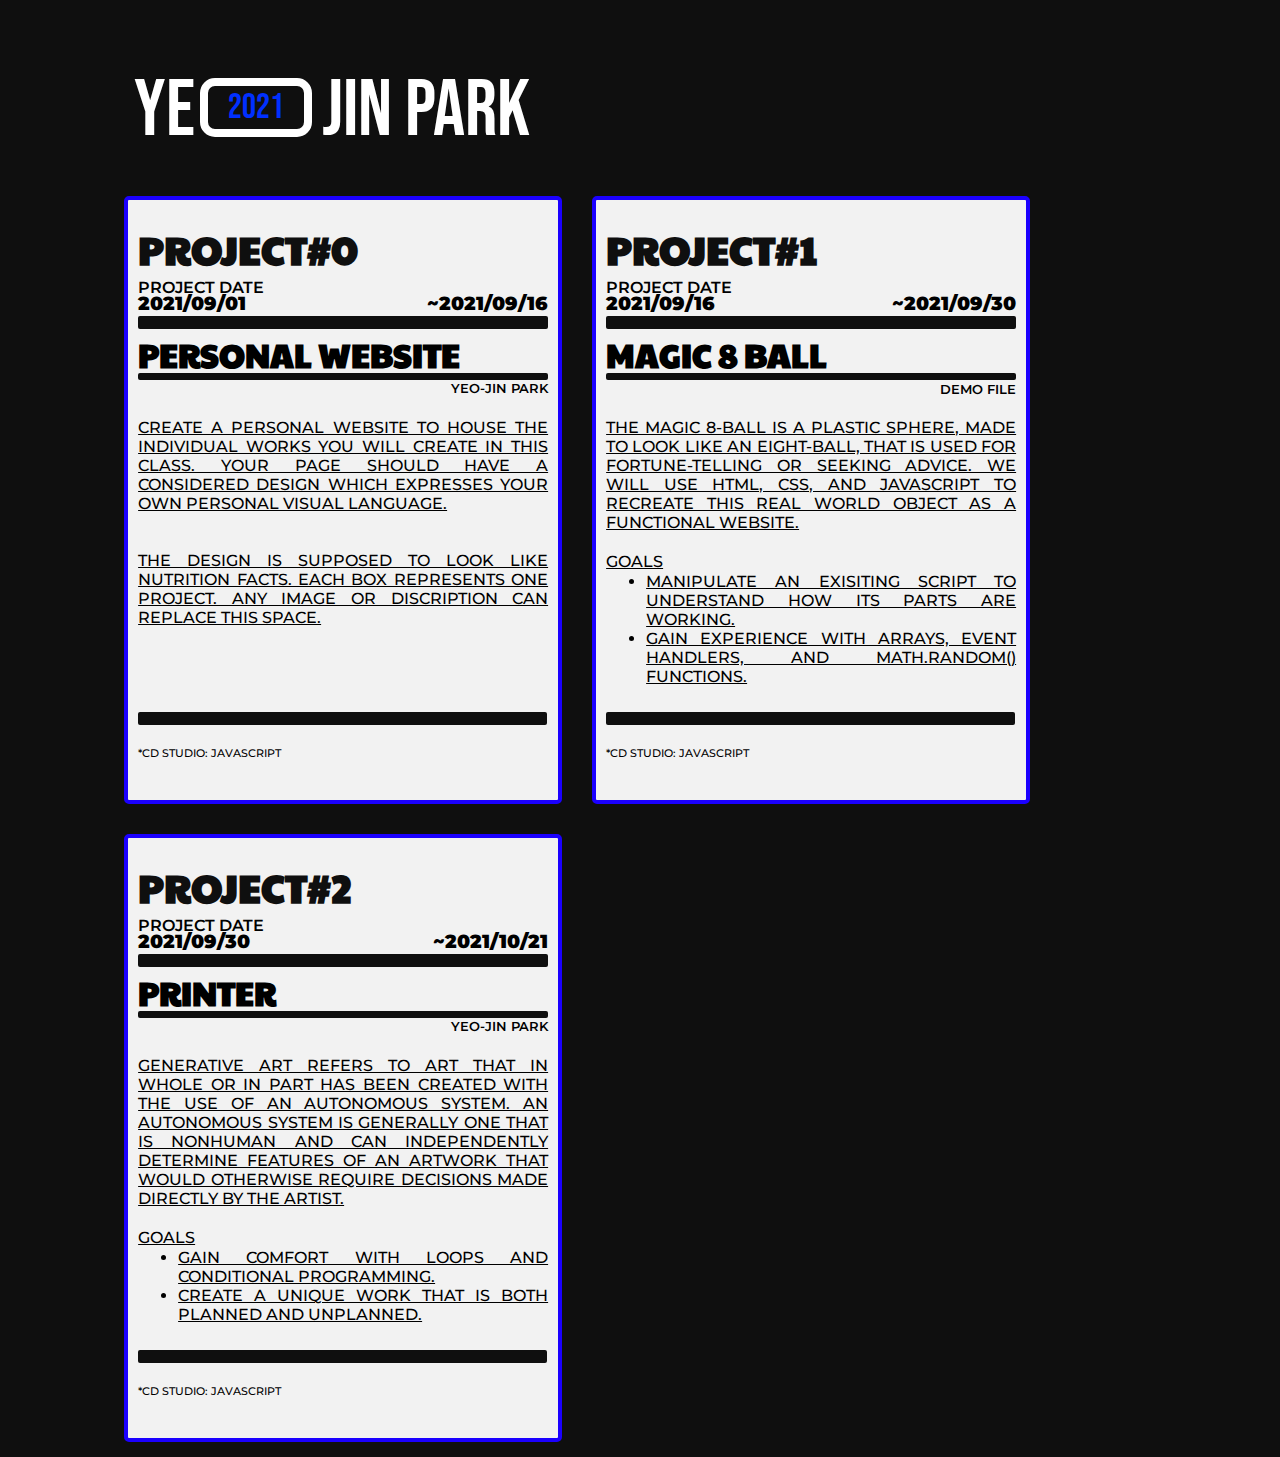
==== commit 6b58a0bd: "ALL" ====
--- a/index.html
+++ b/index.html
@@ -47,7 +47,7 @@
     <br />
 
     <div class="ALL_BOX">
-      <!-- ONE OF THE BOX STARTS HERE. DO NOT BE CONFUSED -->
+    <!------------------------------------  BOX ------------------------------------>
 
       <div class="THE_BOX">
         <div class="THE_TEXT">
@@ -96,7 +96,7 @@
           </div>
         </div>
       </div>
-      <!-- ONE OF THE BOX STARTS HERE. DO NOT BE CONFUSED -->
+    <!------------------------------------  BOX ------------------------------------>
       <div class="THE_BOX">
         <div class="THE_TEXT">
           <!-- 링크 삽입  -->
@@ -135,7 +135,7 @@
             document.getElementById(
               "PROJECT_CONTRIBUTE1"
             ).onclick = function() {
-              location.href = "PROJECT/RANDOM/RANDOM_SCRIPT.html";
+              location.href = "PROJECT/RANDOM/RANDOM.html";
             };
           </script>
           <!-- 링크 삽입  -->
@@ -167,162 +167,51 @@
           </div>
         </div>
       </div>
-      <!-- ONE OF THE BOX STARTS HERE. DO NOT BE CONFUSED -->
+    <!------------------------------------  BOX ------------------------------------>
 
       <div class="THE_BOX">
         <div class="THE_TEXT">
-          <div class="PROJECT_NO">
-            <h1>PROJECT#</h1>
-          </div>
+          <div id="PROJECT_N2"><h1>PROJECT#2</h1></div>
+          <script type="text/javascript">
+            document.getElementById("PROJECT_N2").onclick = function() {
+              location.href = "PROJECT/PATTERN/PATTERN.html";
+            };
+          </script>
+
           <div class="PROJECT_INFO">
             <h4>PROJECT DATE</h4>
           </div>
           <div class="PROJECT_DATE_STR">
-            <h3>2021/00/00</h3>
+            <h3>2021/09/30</h3>
           </div>
           <div class="PROJECT_DATE_FIN">
-            <h3>~2021/00/00</h3>
+            <h3>~2021/10/21</h3>
           </div>
           <br />
           <div class="LINE_BRK1"></div>
           <div class="PROJECT_NAME">
-            <h2>PROJECT NAME</h2>
+            <h2>PRINTER</h2>
           </div>
           <div class="LINE_BRK2"></div>
           <div class="PROJECT_CONTRIBUTE">
-            PROJECT CONTRIBUTER
+            YEO-JIN PARK
           </div>
           <br />
           <div class="PROJECT_CONTENT1">
-            ANY DETAILED OR DESCRIPTION OF THE PROJECT WILL BE WRITTEN HERE.
-            EACH TITLE OF THE BOX WILL LINK TO THE PROJECT ITSELF.
-          </div>
-          <br />
+            Generative art refers to art that in whole or in part has been created with the use of an autonomous system. An autonomous system is generally one that is nonhuman and can independently determine features of an artwork that would otherwise require decisions made directly by the artist.
+          </div>
           <div class="PROJECT_CONTENT2">
-            SECOND PART OF THE DESCRIPTION COULD BE REPLACED AS AN IMAGE IN
-            FUTURE.
-          </div>
-
-          <div class="LINE_BRK3"></div>
-          <div class="PROJECT_CLASS">
-            *CD STUDIO: JAVASCRIPT
-          </div>
-        </div>
-      </div>
-      <!-- ONE OF THE BOX STARTS HERE. DO NOT BE CONFUSED -->
-      <div class="THE_BOX">
-        <div class="THE_TEXT">
-          <div class="PROJECT_NO">
-            <h1>PROJECT#</h1>
-          </div>
-          <div class="PROJECT_INFO">
-            <h4>PROJECT DATE</h4>
-          </div>
-          <div class="PROJECT_DATE_STR">
-            <h3>2021/00/00</h3>
-          </div>
-          <div class="PROJECT_DATE_FIN">
-            <h3>~2021/00/00</h3>
-          </div>
-          <br />
-          <div class="LINE_BRK1"></div>
-          <div class="PROJECT_NAME">
-            <h2>PROJECT NAME</h2>
-          </div>
-          <div class="LINE_BRK2"></div>
-          <div class="PROJECT_CONTRIBUTE">
-            PROJECT CONTRIBUTER
-          </div>
-          <br />
-          <div class="PROJECT_CONTENT1">
-            ANY DETAIL OR DISCRITPTION OF THE PROJECT WILL BE WRITTEN HERE. EACH
-            TITLE OF THE BOX WILL LINK TO THE PROJECT ITSELF.
-          </div>
-          <br />
-          <div class="PROJECT_CONTENT2">
-            SECOND PART OF THE DESCRTIPTION COULD BE REPLACED AS AN IMAGE IN
-            FUTURE.
-          </div>
-          <div class="LINE_BRK3"></div>
-          <div class="PROJECT_CLASS">
-            *CD STUDIO: JAVASCRIPT
-          </div>
-        </div>
-      </div>
-      <!-- ONE OF THE BOX STARTS HERE. DO NOT BE CONFUSED -->
-      <div class="THE_BOX">
-        <div class="THE_TEXT">
-          <div class="PROJECT_NO">
-            <h1>PROJECT#</h1>
-          </div>
-          <div class="PROJECT_INFO">
-            <h4>PROJECT DATE</h4>
-          </div>
-          <div class="PROJECT_DATE_STR">
-            <h3>2021/00/00</h3>
-          </div>
-          <div class="PROJECT_DATE_FIN">
-            <h3>~2021/00/00</h3>
-          </div>
-          <br />
-          <div class="LINE_BRK1"></div>
-          <div class="PROJECT_NAME">
-            <h2>PROJECT NAME</h2>
-          </div>
-          <div class="LINE_BRK2"></div>
-          <div class="PROJECT_CONTRIBUTE">
-            PROJECT CONTRIBUTER
-          </div>
-          <br />
-          <div class="PROJECT_CONTENT1">
-            ANY DETAIL OR DISCRITPTION OF THE PROJECT WILL BE WRITTEN HERE. EACH
-            TITLE OF THE BOX WILL LINK TO THE PROJECT ITSELF.
-          </div>
-          <br />
-          <div class="PROJECT_CONTENT2">
-            SECOND PART OF THE DESCRTIPTION COULD BE REPLACED AS AN IMAGE IN
-            FUTURE.
-          </div>
-          <div class="LINE_BRK3"></div>
-          <div class="PROJECT_CLASS">
-            *CD STUDIO: JAVASCRIPT
-          </div>
-        </div>
-      </div>
-      <!-- ONE OF THE BOX STARTS HERE. DO NOT BE CONFUSED -->
-      <div class="THE_BOX">
-        <div class="THE_TEXT">
-          <div class="PROJECT_NO">
-            <h1>PROJECT#</h1>
-          </div>
-          <div class="PROJECT_INFO">
-            <h4>PROJECT DATE</h4>
-          </div>
-          <div class="PROJECT_DATE_STR">
-            <h3>2021/00/00</h3>
-          </div>
-          <div class="PROJECT_DATE_FIN">
-            <h3>~2021/00/00</h3>
-          </div>
-          <br />
-          <div class="LINE_BRK1"></div>
-          <div class="PROJECT_NAME">
-            <h2>PROJECT NAME</h2>
-          </div>
-          <div class="LINE_BRK2"></div>
-          <div class="PROJECT_CONTRIBUTE">
-            PROJECT CONTRIBUTER
-          </div>
-          <br />
-          <div class="PROJECT_CONTENT1">
-            ANY DETAIL OR DISCRITPTION OF THE PROJECT WILL BE WRITTEN HERE. EACH
-            TITLE OF THE BOX WILL LINK TO THE PROJECT ITSELF.
-          </div>
-          <br />
-          <div class="PROJECT_CONTENT2">
-            SECOND PART OF THE DESCRTIPTION COULD BE REPLACED AS AN IMAGE IN
-            FUTURE.
-          </div>
+            Goals
+            <ul>
+              <li>
+             Gain comfort with loops and conditional programming.
+              </li>
+              <li>
+                Create a unique work that is both planned and unplanned.
+              </li>
+            </ul>
+          </div>
+
           <div class="LINE_BRK3"></div>
           <div class="PROJECT_CLASS">
             *CD STUDIO: JAVASCRIPT
